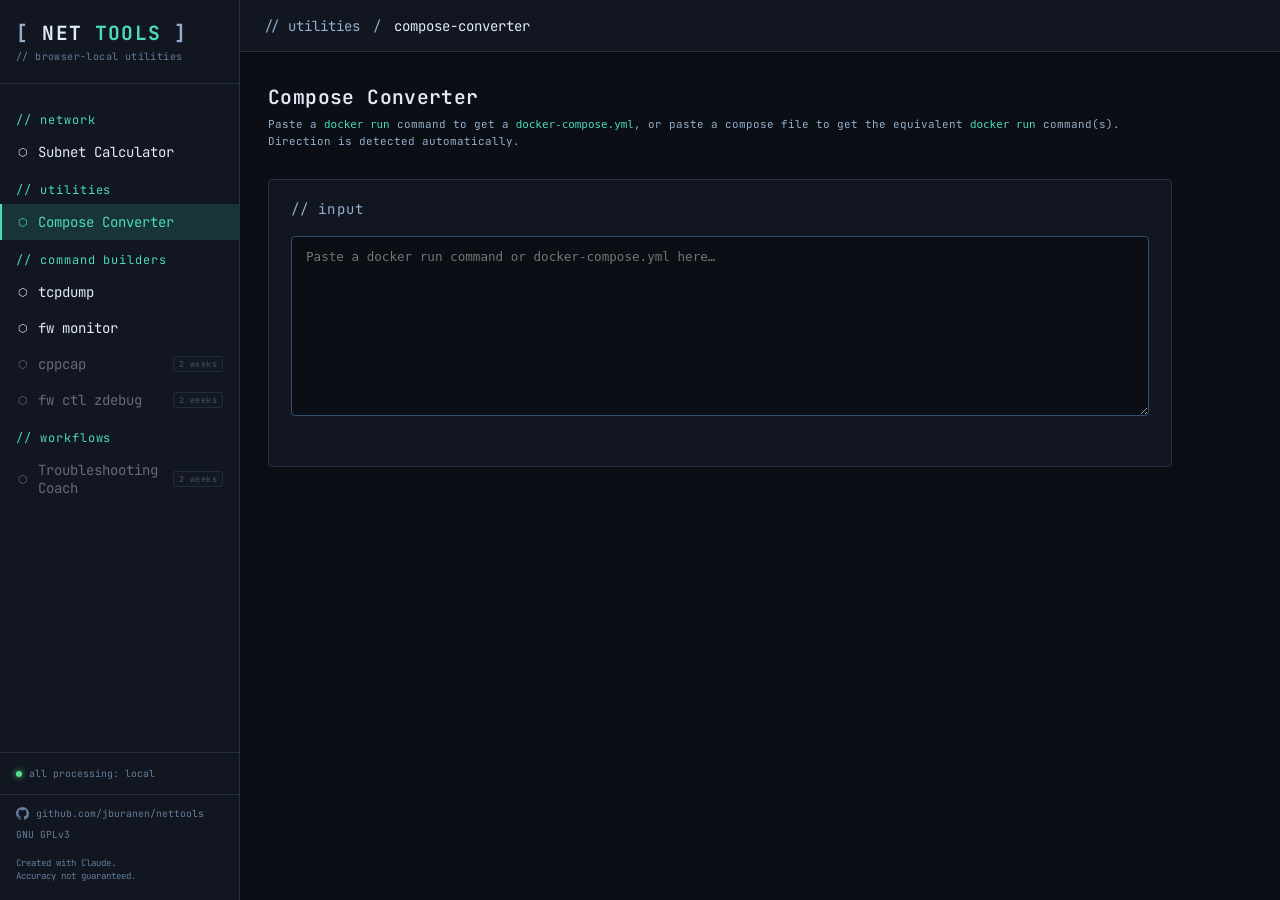
==== html/compose-converter.html @ cedb0888 "initial commit with compose converter" ====
<!DOCTYPE html>
<html lang="en">
<head>
  <meta charset="UTF-8" />
  <meta name="viewport" content="width=device-width, initial-scale=1.0" />
  <link rel="icon" type="image/svg+xml" href="favicon.svg" />
  <title>NetTools — Compose Converter</title>
  <link rel="preconnect" href="https://fonts.googleapis.com" />
  <link rel="preconnect" href="https://fonts.gstatic.com" crossorigin />
  <link href="https://fonts.googleapis.com/css2?family=JetBrains+Mono:wght@300;400;500;600;700&display=swap" rel="stylesheet" />
  <link rel="stylesheet" href="css/main.css" />
</head>
<body>
  <div id="sidebar-mount"></div>

  <main class="main-content">
    <header class="topbar">
      <div class="topbar-left">
        <button class="sidebar-toggle" id="sidebarToggle" aria-label="Toggle sidebar">☰</button>
        <div class="breadcrumb">
          <span class="bc-root">// utilities</span>
          <span class="bc-sep">/</span>
          <span class="bc-current">compose-converter</span>
        </div>
      </div>
    </header>

    <div class="tool-view" id="tool-compose-converter">
      <div class="tool-header">
        <h1 class="tool-title">Compose Converter</h1>
        <p class="tool-desc">Paste a <code style="color:var(--cyan);font-size:inherit">docker run</code> command to get a <code style="color:var(--cyan);font-size:inherit">docker-compose.yml</code>, or paste a compose file to get the equivalent <code style="color:var(--cyan);font-size:inherit">docker run</code> command(s). Direction is detected automatically.</p>
      </div>

      <div class="tool-body">

        <section class="panel input-panel">
          <div class="panel-label">// input</div>
          <div class="input-group" style="margin-bottom:0">
            <textarea
              id="converterInput"
              class="mono-input compose-input"
              placeholder="Paste a docker run command or docker-compose.yml here…"
              autocomplete="off"
              autocorrect="off"
              autocapitalize="off"
              spellcheck="false"
            ></textarea>
          </div>
          <div id="detectionBadge" class="detection-badge"></div>
        </section>

        <section class="panel" id="outputPanel" style="display:none">
          <div class="panel-label" id="outputLabel">// output</div>
          <div id="outputBlocks"></div>
          <div id="warningList" class="warning-list"></div>
          <div class="cmd-actions">
            <button class="btn-primary" id="copyOutputBtn">Copy</button>
            <span class="copy-feedback" id="copyOutputFeedback"></span>
          </div>
        </section>

      </div>
    </div>
  </main>

  <script src="js/sidebar.js"></script>
  <script src="js/compose-converter.js"></script>
</body>
</html>
---- html/css/main.css ----
/* ============================================================
   NetTools — Main Stylesheet
   Theme: terminal / network diagnostics
   Font:  JetBrains Mono throughout
   ============================================================ */

/* --- Tokens ------------------------------------------------ */
:root {
  --bg-base:       #0b0e14;
  --bg-surface:    #111620;
  --bg-raised:     #161c2a;
  --bg-hover:      #1c2436;

  --border:        #253045;
  --border-bright: #344f6e;

  --cyan:          #4dd9c0;
  --cyan-dim:      #3aad96;
  --cyan-glow:     rgba(77,217,192,0.15);

  --amber:         #e6a817;
  --red:           #e05c5c;
  --green:         #5ce08a;

  --text-primary:  #e2eaf8;
  --text-secondary:#94aecb;
  --text-muted:    #647d9a;

  --radius:        4px;
  --sidebar-w:     240px;
  --topbar-h:      52px;

  --font: 'JetBrains Mono', 'Fira Code', 'Consolas', monospace;
}

/* --- Reset ------------------------------------------------- */
*, *::before, *::after { box-sizing: border-box; margin: 0; padding: 0; }
html { font-size: 14px; }
body {
  font-family: var(--font);
  background: var(--bg-base);
  color: var(--text-primary);
  min-height: 100vh;
  display: flex;
  overflow-x: hidden;
}
a { color: var(--cyan); text-decoration: none; }
button { font-family: var(--font); cursor: pointer; }
input  { font-family: var(--font); }

/* --- Sidebar ---------------------------------------------- */
.sidebar {
  width: var(--sidebar-w);
  min-height: 100vh;
  background: var(--bg-surface);
  border-right: 1px solid var(--border);
  display: flex;
  flex-direction: column;
  position: fixed;
  top: 0; left: 0;
  z-index: 100;
  transition: transform 0.2s ease;
}

.sidebar-header {
  padding: 24px 16px 20px;
  border-bottom: 1px solid var(--border);
}

.logo {
  display: block;
  font-size: 1.4rem;
  font-weight: 700;
  letter-spacing: 0.06em;
  line-height: 1;
  color: inherit;
  text-decoration: none;
}
.logo-bracket { color: var(--text-secondary); }
.logo-text    { color: var(--text-primary); }
.logo-accent  { color: var(--cyan); }

.logo-sub {
  font-size: 0.72rem;
  color: var(--text-muted);
  margin-top: 6px;
  letter-spacing: 0.04em;
}

/* Nav */
.tool-nav {
  flex: 1;
  padding: 16px 0;
  overflow-y: auto;
}

.nav-section-label {
  font-size: .85rem;
  color: var(--cyan);
  letter-spacing: 0.08em;
  padding: 12px 16px 6px;
}

.nav-item {
  display: flex;
  align-items: center;
  gap: 10px;
  padding: 9px 16px;
  color: var(--text-primary);
  font-size: 1rem;
  cursor: pointer;
  transition: background 0.15s, color 0.15s;
  border-left: 2px solid transparent;
  position: relative;
}
.nav-item:hover:not(.disabled) {
  background: var(--bg-hover);
  color: var(--text-primary);
}
.nav-item.active {
  color: var(--cyan);
  border-left-color: var(--cyan);
  background: var(--cyan-glow);
}
.nav-item.disabled {
  opacity: 0.4;
  cursor: not-allowed;
}
.nav-icon { font-size: 0.75rem; flex-shrink: 0; }
.nav-label { flex: 1; }
.nav-badge {
  font-size: 0.6rem;
  background: var(--bg-raised);
  border: 1px solid var(--border-bright);
  color: var(--text-secondary);
  padding: 1px 5px;
  border-radius: 2px;
  letter-spacing: 0.05em;
}

.sidebar-footer {
  padding: 14px 16px;
  border-top: 1px solid var(--border);
  font-size: 0.7rem;
  color: var(--text-muted);
  display: flex;
  align-items: center;
  gap: 7px;
}
.footer-dot {
  width: 6px; height: 6px;
  border-radius: 50%;
  background: var(--text-muted);
  flex-shrink: 0;
}
.footer-dot.online { background: var(--green); box-shadow: 0 0 6px var(--green); }

.sidebar-meta {
  padding: 12px 16px 16px;
  border-top: 1px solid var(--border);
  display: flex;
  flex-direction: column;
  gap: 8px;
}

.meta-github {
  display: flex;
  align-items: center;
  gap: 7px;
  font-size: 0.7rem;
  color: var(--text-muted);
  text-decoration: none;
  transition: color 0.15s;
}
.meta-github:hover { color: var(--cyan); }

.meta-disclaimer {
  font-size: 0.65rem;
  color: var(--text-muted);
  line-height: 1.5;
}

/* --- Main -------------------------------------------------- */
.main-content {
  flex: 1;
  margin-left: var(--sidebar-w);
  display: flex;
  flex-direction: column;
  min-height: 100vh;
}

/* Topbar */
.topbar {
  height: var(--topbar-h);
  border-bottom: 1px solid var(--border);
  display: flex;
  align-items: center;
  justify-content: space-between;
  padding: 0 24px;
  background: var(--bg-surface);
  position: sticky;
  top: 0;
  z-index: 200;
}
.topbar-left { display: flex; align-items: center; gap: 14px; }

.sidebar-toggle {
  display: none;
  background: none;
  border: 1px solid var(--border);
  color: var(--text-secondary);
  padding: 4px 8px;
  border-radius: var(--radius);
  font-size: 1rem;
  line-height: 1;
}

.breadcrumb { font-size: 1rem; color: var(--text-secondary); }
.bc-sep { margin: 0 5px; }
.bc-current { color: var(--text-primary); }

.privacy-badge {
  font-size: 0.7rem;
  color: var(--green);
  display: flex;
  align-items: center;
  gap: 6px;
  border: 1px solid rgba(92,224,138,0.25);
  background: rgba(92,224,138,0.06);
  padding: 4px 10px;
  border-radius: 2px;
}
.privacy-badge .dot {
  width: 5px; height: 5px;
  border-radius: 50%;
  background: var(--green);
  box-shadow: 0 0 5px var(--green);
}

/* --- Tool View -------------------------------------------- */
.tool-view { padding: 32px 28px; max-width: 960px; }

.tool-header { margin-bottom: 28px; }
.tool-title {
  font-size: 1.4rem;
  font-weight: 600;
  color: var(--text-primary);
  letter-spacing: 0.02em;
  margin-bottom: 6px;
}
.tool-desc {
  font-size: 0.78rem;
  color: var(--text-secondary);
  line-height: 1.6;
}

.tool-body { display: flex; flex-direction: column; gap: 20px; }

/* --- Panels ----------------------------------------------- */
.panel {
  background: var(--bg-surface);
  border: 1px solid var(--border);
  border-radius: var(--radius);
  padding: 20px 22px;
}

.panel-label {
  font-size: 1rem;
  color: var(--text-secondary);
  letter-spacing: 0.08em;
  margin-bottom: 18px;
}

/* --- Inputs ----------------------------------------------- */
.input-group { margin-bottom: 16px; }
.input-group.half { flex: 1; margin-bottom: 0; }

.field-label {
  display: block;
  font-size: 0.85rem;
  color: var(--text-secondary);
  margin-bottom: 7px;
  letter-spacing: 0.04em;
}

.mono-input {
  background: var(--bg-base);
  border: 1px solid var(--border-bright);
  color: var(--text-primary);
  padding: 10px 14px;
  border-radius: var(--radius);
  font-size: 0.9rem;
  width: 100%;
  outline: none;
  transition: border-color 0.15s, box-shadow 0.15s;
}
.mono-input:focus {
  border-color: var(--cyan);
  box-shadow: 0 0 0 2px var(--cyan-glow);
}
.mono-input.large { font-size: 1.05rem; padding: 12px 16px; }
.mono-input.inline {
  width: 60px;
  display: inline-block;
  padding: 4px 8px;
  font-size: 0.85rem;
  margin: 0 6px;
  vertical-align: middle;
}
.mono-input.error { border-color: var(--red); box-shadow: 0 0 0 2px rgba(224,92,92,0.15); }

.input-row {
  display: flex;
  gap: 10px;
}
.input-row .mono-input { flex: 1; }

.input-hint {
  font-size: 0.7rem;
  color: var(--text-muted);
  margin-top: 8px;
}
.hint-val {
  color: var(--cyan-dim);
  cursor: pointer;
  transition: color 0.15s;
}
.hint-val:hover { color: var(--cyan); }

.divider-or {
  text-align: center;
  font-size: 0.7rem;
  color: var(--text-muted);
  margin: 16px 0;
  letter-spacing: 0.06em;
}

.split-input { display: flex; gap: 16px; }

.error-box {
  background: rgba(224,92,92,0.08);
  border: 1px solid rgba(224,92,92,0.3);
  color: var(--red);
  padding: 10px 14px;
  border-radius: var(--radius);
  font-size: 0.8rem;
  margin-top: 12px;
}

/* --- Buttons ---------------------------------------------- */
.btn-primary {
  background: var(--cyan);
  color: var(--bg-base);
  border: none;
  padding: 10px 20px;
  border-radius: var(--radius);
  font-size: 0.85rem;
  font-weight: 600;
  letter-spacing: 0.04em;
  transition: opacity 0.15s, transform 0.1s;
  white-space: nowrap;
}
.btn-primary:hover  { opacity: 0.88; }
.btn-primary:active { transform: scale(0.97); }

.btn-secondary {
  background: transparent;
  color: var(--cyan);
  border: 1px solid var(--cyan-dim);
  padding: 7px 16px;
  border-radius: var(--radius);
  font-size: 0.82rem;
  font-weight: 500;
  transition: background 0.15s, border-color 0.15s;
}
.btn-secondary:hover {
  background: var(--cyan-glow);
  border-color: var(--cyan);
}

/* --- Results Grid ----------------------------------------- */
.result-grid {
  display: grid;
  grid-template-columns: repeat(auto-fill, minmax(260px, 1fr));
  gap: 12px;
}

.result-card {
  background: var(--bg-raised);
  border: 1px solid var(--border);
  border-radius: var(--radius);
  padding: 14px 16px;
  position: relative;
  transition: border-color 0.15s;
}
.result-card:hover { border-color: var(--border-bright); }

.result-card.highlight {
  border-color: var(--cyan-dim);
  background: linear-gradient(135deg, var(--bg-raised), rgba(77,217,192,0.04));
}

.result-label {
  font-size: 0.68rem;
  color: var(--text-muted);
  letter-spacing: 0.07em;
  text-transform: uppercase;
  margin-bottom: 6px;
}

.result-value {
  font-size: 1rem;
  font-weight: 500;
  color: var(--text-primary);
  word-break: break-all;
}
.result-value.cyan { color: var(--cyan); }
.result-value.amber { color: var(--amber); }
.result-value.green { color: var(--green); }
.result-value.red   { color: var(--red); }

.result-sub {
  font-size: 0.7rem;
  color: var(--text-secondary);
  margin-top: 4px;
}

.copy-btn {
  position: absolute;
  top: 10px; right: 10px;
  background: none;
  border: 1px solid var(--border);
  color: var(--text-muted);
  font-size: 0.65rem;
  padding: 2px 6px;
  border-radius: 2px;
  opacity: 0;
  transition: opacity 0.15s, color 0.15s, border-color 0.15s;
  font-family: var(--font);
}
.result-card:hover .copy-btn { opacity: 1; }
.copy-btn:hover { color: var(--cyan); border-color: var(--cyan-dim); }
.copy-btn.copied { color: var(--green); border-color: var(--green); opacity: 1; }

/* --- Address Map ------------------------------------------ */
.map-legend {
  display: flex;
  gap: 18px;
  font-size: 0.72rem;
  color: var(--text-secondary);
  margin-bottom: 14px;
  flex-wrap: wrap;
}
.legend-dot {
  display: inline-block;
  width: 8px; height: 8px;
  border-radius: 1px;
  margin-right: 5px;
  vertical-align: middle;
}
.legend-dot.network   { background: var(--amber); }
.legend-dot.broadcast { background: var(--red); }
.legend-dot.usable    { background: var(--cyan); }

.addr-map {
  display: flex;
  flex-wrap: wrap;
  gap: 2px;
  min-height: 32px;
}

.addr-block {
  height: 18px;
  border-radius: 1px;
  transition: opacity 0.2s;
  cursor: default;
  position: relative;
}
.addr-block.network   { background: var(--amber); }
.addr-block.broadcast { background: var(--red); }
.addr-block.usable    { background: var(--cyan); opacity: 0.55; }
.addr-block:hover { opacity: 1 !important; }

.map-note {
  font-size: 0.7rem;
  color: var(--text-muted);
  margin-top: 10px;
  line-height: 1.5;
}

/* --- Subnet Split ----------------------------------------- */
.split-controls {
  display: flex;
  align-items: center;
  gap: 12px;
  flex-wrap: wrap;
  margin-bottom: 16px;
  font-size: 0.82rem;
  color: var(--text-secondary);
}

.subnets-table-wrap {
  overflow-x: auto;
}

.subnets-table {
  width: 100%;
  border-collapse: collapse;
  font-size: 0.78rem;
}
.subnets-table th {
  text-align: left;
  color: var(--text-muted);
  font-size: 0.68rem;
  letter-spacing: 0.07em;
  text-transform: uppercase;
  padding: 6px 12px;
  border-bottom: 1px solid var(--border);
}
.subnets-table td {
  padding: 8px 12px;
  border-bottom: 1px solid var(--border);
  color: var(--text-primary);
  white-space: nowrap;
}
.subnets-table tr:last-child td { border-bottom: none; }
.subnets-table tr:hover td { background: var(--bg-hover); }
.subnets-table td.mono-cell { font-size: 0.82rem; }
.subnets-table td.dim { color: var(--text-secondary); }

.table-overflow-note {
  font-size: 0.7rem;
  color: var(--text-muted);
  margin-top: 10px;
  font-style: italic;
}

/* --- Responsive ------------------------------------------- */
@media (max-width: 720px) {
  .sidebar {
    transform: translateX(-100%);
  }
  .sidebar.open {
    transform: translateX(0);
  }
  .sidebar-toggle { display: block; }
  .main-content { margin-left: 0; }
  .tool-view { padding: 20px 16px; }
  .split-input { flex-direction: column; }
  .result-grid { grid-template-columns: 1fr; }

  /* Prevent iOS auto-zoom when focusing inputs smaller than 16px */
  .mono-input { font-size: 16px; }
}

/* --- tcpdump Builder -------------------------------------- */

/* Side-by-side pair of inputs (verbosity + count) */
.tcpdump-row {
  display: flex;
  gap: 16px;
  margin-bottom: 16px;
}
.tcpdump-row .input-group { flex: 1; margin-bottom: 0; }

/* Select styled to match mono-input */
select.mono-input {
  appearance: none;
  -webkit-appearance: none;
  background-image: url("data:image/svg+xml,%3Csvg xmlns='http://www.w3.org/2000/svg' width='10' height='6' viewBox='0 0 10 6'%3E%3Cpath fill='%2394aecb' d='M0 0l5 6 5-6z'/%3E%3C/svg%3E");
  background-repeat: no-repeat;
  background-position: right 12px center;
  padding-right: 32px;
  cursor: pointer;
}
select.mono-input option { background: var(--bg-raised); }

.filter-proto { max-width: 260px; }

/* Checkbox toggle rows — stacked with generous vertical spacing */
.option-toggles {
  display: flex;
  flex-direction: column;
  gap: 14px;
  margin-top: 20px;
  padding-top: 16px;
  border-top: 1px solid var(--border);
}

.toggle-row {
  display: flex;
  align-items: center;
  gap: 10px;
  cursor: pointer;
  font-size: 0.8rem;
  color: var(--text-secondary);
  transition: color 0.15s;
  user-select: none;
}
.toggle-row:hover { color: var(--text-primary); }

.toggle-check {
  accent-color: var(--cyan);
  width: 14px;
  height: 14px;
  flex-shrink: 0;
  cursor: pointer;
}

.toggle-label {
  display: flex;
  align-items: center;
  gap: 8px;
}

.toggle-flag {
  font-size: 0.7rem;
  color: var(--cyan);
  border: 1px solid var(--cyan-dim);
  padding: 1px 5px;
  border-radius: 2px;
  letter-spacing: 0.04em;
}

/* Filter grid — three columns (src / dst / either) */
.filter-grid {
  display: grid;
  grid-template-columns: 1fr 1fr 1fr;
  gap: 24px;
  margin-top: 20px;
}

.filter-section-label {
  font-size: 0.65rem;
  color: var(--text-secondary);
  letter-spacing: 0.1em;
  margin-bottom: 12px;
  padding-bottom: 7px;
  border-bottom: 1px solid var(--border);
}

/* Per-field validation messages */
.field-msg {
  font-size: 0.68rem;
  margin-top: 5px;
  line-height: 1.4;
  min-height: 0;
}
.field-msg.error   { color: var(--red); }
.field-msg.warning { color: var(--amber); }

/* Command output error state — amber border when inputs have errors */
.cmd-output.has-errors {
  border-color: rgba(230,168,23,0.5);
}

/* Disabled copy button */
.btn-primary:disabled {
  opacity: 0.35;
  cursor: not-allowed;
}
.btn-primary:disabled:hover { opacity: 0.35; }

/* Static hint keyword (no hover behavior) */
.hint-val-static {
  color: var(--cyan-dim);
  font-family: var(--font);
}

/* Generated command output block */
.cmd-output {
  display: flex;
  align-items: flex-start;
  gap: 10px;
  background: var(--bg-base);
  border: 1px solid var(--border-bright);
  border-radius: var(--radius);
  padding: 16px 20px;
  margin-bottom: 16px;
  min-height: 60px;
}

.cmd-prompt {
  color: var(--cyan);
  font-size: 1rem;
  line-height: 1.6;
  flex-shrink: 0;
  margin-top: 1px;
}

.cmd-output code {
  font-family: var(--font);
  font-size: 0.92rem;
  color: var(--text-primary);
  line-height: 1.6;
  word-break: break-all;
  white-space: pre-wrap;
  flex: 1;
}

/* Copy button row */
.cmd-actions {
  display: flex;
  align-items: center;
  gap: 14px;
  flex-wrap: wrap;
}

.copy-feedback {
  font-size: 0.78rem;
  color: var(--text-muted);
  transition: color 0.15s;
}
.copy-feedback.copied { color: var(--green); }

.auto-copy-note {
  font-size: 0.72rem;
  color: var(--cyan-dim);
  margin-left: auto;
  letter-spacing: 0.03em;
  transition: opacity 0.2s;
}

/* Responsive */
@media (max-width: 720px) {
  .tcpdump-row   { flex-direction: column; }
  .filter-grid   { grid-template-columns: 1fr; }
  .filter-proto  { max-width: 100%; }
  .auto-copy-note { margin-left: 0; }
}

/* --- Home Tool Cards -------------------------------------- */
.tool-cards {
  display: grid;
  grid-template-columns: repeat(auto-fill, minmax(260px, 1fr));
  gap: 14px;
}

.tool-card {
  display: flex;
  flex-direction: column;
  gap: 6px;
  background: var(--bg-raised);
  border: 1px solid var(--border);
  border-radius: var(--radius);
  padding: 20px;
  text-decoration: none;
  color: var(--text-primary);
  transition: border-color 0.15s, background 0.15s;
}
.tool-card:hover {
  border-color: var(--cyan-dim);
  background: var(--bg-hover);
  color: var(--text-primary);
}

.tool-card-section {
  font-size: 0.65rem;
  color: var(--text-secondary);
  letter-spacing: 0.08em;
  margin-bottom: 2px;
}

.tool-card-name {
  font-size: 0.95rem;
  font-weight: 600;
  color: var(--cyan);
}

.tool-card-desc {
  font-size: 0.76rem;
  color: var(--text-secondary);
  line-height: 1.6;
  margin-top: 4px;
}

.tool-card-arrow {
  font-size: 0.72rem;
  color: var(--text-muted);
  margin-top: auto;
  padding-top: 14px;
  transition: color 0.15s;
}
.tool-card:hover .tool-card-arrow { color: var(--cyan); }

/* --- Compose Converter ------------------------------------ */

.compose-input {
  min-height: 180px;
  resize: vertical;
  line-height: 1.6;
}

.detection-badge {
  font-size: 0.72rem;
  color: var(--text-muted);
  margin-top: 10px;
  min-height: 16px;
  transition: color 0.2s;
}
.detection-run,
.detection-compose { color: var(--cyan); }
.detection-unknown  { color: var(--amber); }

.compose-output-pre {
  font-family: var(--font);
  font-size: 0.85rem;
  color: var(--text-primary);
  background: var(--bg-base);
  border: 1px solid var(--border-bright);
  border-radius: var(--radius);
  padding: 16px 20px;
  overflow-x: auto;
  white-space: pre;
  line-height: 1.6;
  margin-bottom: 14px;
}

.service-block-label {
  font-size: 0.72rem;
  color: var(--text-muted);
  margin-bottom: 6px;
  letter-spacing: 0.04em;
}

.convert-error {
  font-size: 0.82rem;
  color: var(--amber);
  padding: 10px 0 14px;
}

.warning-list { margin-bottom: 14px; }

.warning-items {
  list-style: none;
  display: flex;
  flex-direction: column;
  gap: 5px;
}
.warning-items li {
  font-size: 0.72rem;
  color: var(--amber);
  padding-left: 14px;
  position: relative;
  line-height: 1.5;
}
.warning-items li::before {
  content: '!';
  position: absolute;
  left: 0;
}

/* --- Scrollbar -------------------------------------------- */
::-webkit-scrollbar { width: 6px; height: 6px; }
::-webkit-scrollbar-track { background: var(--bg-base); }
::-webkit-scrollbar-thumb { background: var(--border-bright); border-radius: 3px; }
::-webkit-scrollbar-thumb:hover { background: var(--text-muted); }

/* --- Selection -------------------------------------------- */
::selection { background: var(--cyan-glow); color: var(--cyan); }
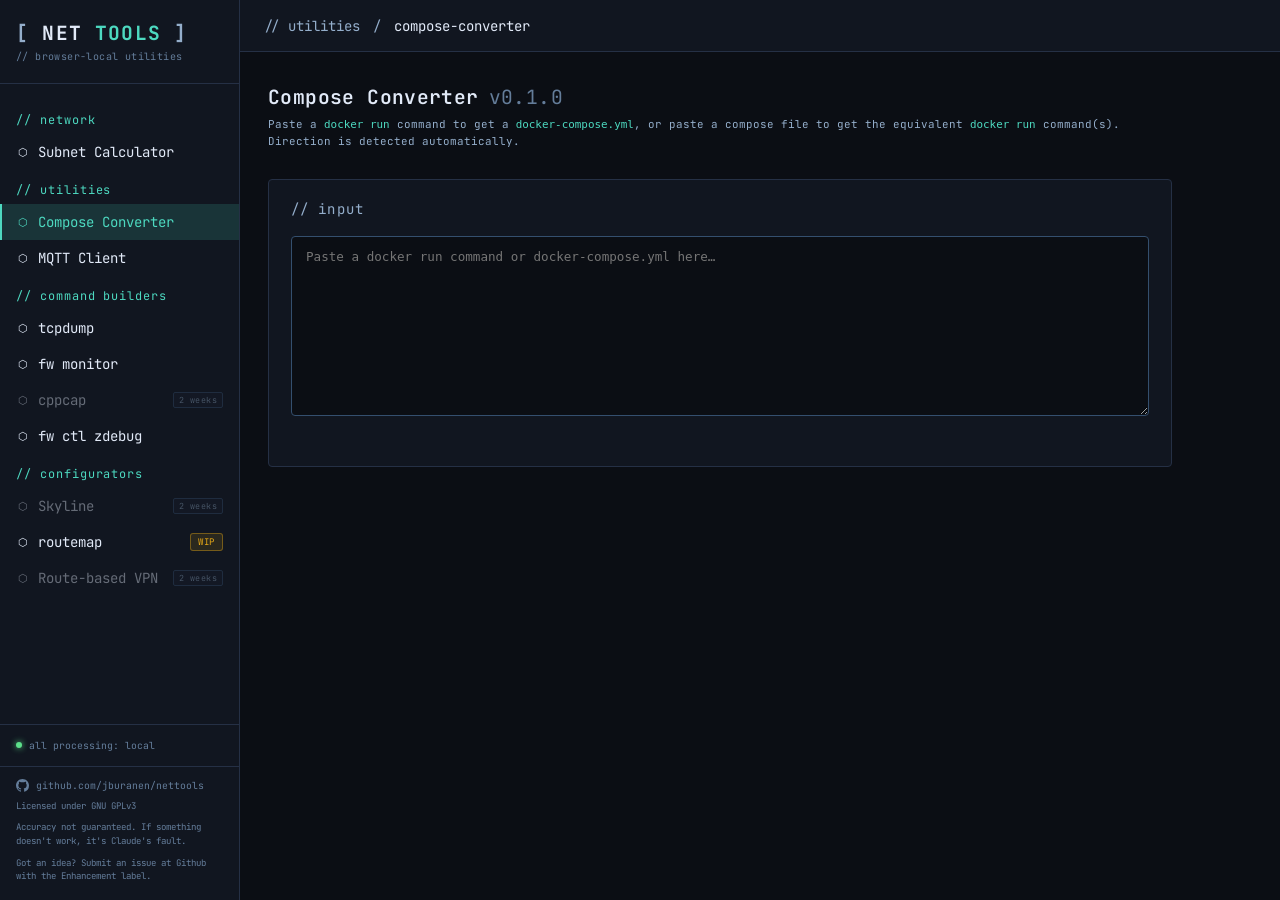
==== commit 3c3b5490: "implemented version numbering for all modules" ====
--- a/html/compose-converter.html
+++ b/html/compose-converter.html
@@ -27,7 +27,7 @@
 
     <div class="tool-view" id="tool-compose-converter">
       <div class="tool-header">
-        <h1 class="tool-title">Compose Converter</h1>
+        <h1 class="tool-title">Compose Converter<span class="tool-version">v0.1.0</span></h1>
         <p class="tool-desc">Paste a <code style="color:var(--cyan);font-size:inherit">docker run</code> command to get a <code style="color:var(--cyan);font-size:inherit">docker-compose.yml</code>, or paste a compose file to get the equivalent <code style="color:var(--cyan);font-size:inherit">docker run</code> command(s). Direction is detected automatically.</p>
       </div>
 
--- a/html/css/main.css
+++ b/html/css/main.css
@@ -58,7 +58,7 @@
   flex-direction: column;
   position: fixed;
   top: 0; left: 0;
-  z-index: 100;
+  z-index: 300;
   transition: transform 0.2s ease;
 }
 
@@ -154,6 +154,7 @@
   flex-shrink: 0;
 }
 .footer-dot.online { background: var(--green); box-shadow: 0 0 6px var(--green); }
+.footer-dot.proxy  { background: var(--amber); box-shadow: 0 0 6px var(--amber); }
 
 .sidebar-meta {
   padding: 12px 16px 16px;
@@ -173,6 +174,13 @@
   transition: color 0.15s;
 }
 .meta-github:hover { color: var(--cyan); }
+
+.meta-link {
+  color: var(--text-muted);
+  text-decoration: none;
+  transition: color 0.15s;
+}
+.meta-link:hover { color: var(--cyan); }
 
 .meta-disclaimer {
   font-size: 0.65rem;
@@ -252,6 +260,26 @@
   font-size: 0.78rem;
   color: var(--text-secondary);
   line-height: 1.6;
+}
+
+.tool-version {
+  color: var(--text-muted);
+  font-weight: 400;
+  margin-left: 10px;
+}
+
+.wip-badge {
+  display: inline-block;
+  font-size: 0.65rem;
+  letter-spacing: 0.06em;
+  text-transform: uppercase;
+  color: var(--amber);
+  background: rgba(230,168,23,0.12);
+  border: 1px solid rgba(230,168,23,0.4);
+  padding: 2px 7px;
+  border-radius: 3px;
+  vertical-align: middle;
+  font-family: var(--font);
 }
 
 .tool-body { display: flex; flex-direction: column; gap: 20px; }
@@ -639,6 +667,126 @@
   border-bottom: 1px solid var(--border);
 }
 
+/* Collapsible subsections (details/summary) */
+details.collapsible-section {
+  margin-top: 16px;
+}
+details.collapsible-section > summary {
+  list-style: none;
+  display: flex;
+  align-items: center;
+  gap: 6px;
+  cursor: pointer;
+  font-size: 0.85rem;
+  color: var(--text-secondary);
+  letter-spacing: 0.04em;
+  padding-bottom: 7px;
+  border-bottom: 1px solid var(--border);
+  user-select: none;
+}
+details.collapsible-section > summary::-webkit-details-marker { display: none; }
+details.collapsible-section > summary::before {
+  content: '▶';
+  font-size: 0.5rem;
+  transition: transform 0.15s ease;
+  flex-shrink: 0;
+}
+details.collapsible-section[open] > summary::before {
+  transform: rotate(90deg);
+}
+details.collapsible-section > .collapsible-body {
+  padding-top: 10px;
+}
+
+/* ── Input clear buttons ──────────────────────────────────── */
+.input-wrap {
+  position: relative;
+}
+.input-wrap .mono-input {
+  padding-right: 28px;
+}
+.input-wrap .input-clear-btn {
+  position: absolute;
+  right: 7px;
+  top: 50%;
+  transform: translateY(-50%);
+  background: none;
+  border: none;
+  color: var(--text-secondary);
+  cursor: pointer;
+  font-size: 0.8rem;
+  line-height: 1;
+  padding: 2px 3px;
+  opacity: 0;
+  pointer-events: none;
+  transition: opacity 0.12s, color 0.12s;
+}
+.input-wrap.has-value .input-clear-btn {
+  opacity: 1;
+  pointer-events: auto;
+}
+.input-wrap .input-clear-btn:hover { color: var(--cyan); }
+
+.proto-row {
+  display: flex;
+  align-items: center;
+  gap: 8px;
+}
+.proto-row .filter-proto { flex: 1; min-width: 0; }
+.proto-clear-btn {
+  background: none;
+  border: none;
+  color: var(--text-secondary);
+  cursor: pointer;
+  font-size: 0.8rem;
+  line-height: 1;
+  padding: 2px 3px;
+  opacity: 0;
+  pointer-events: none;
+  transition: opacity 0.12s, color 0.12s;
+}
+.proto-clear-btn.active { opacity: 1; pointer-events: auto; }
+.proto-clear-btn:hover { color: var(--cyan); }
+.filter-reset-btn {
+  background: none;
+  border: none;
+  color: var(--cyan-dim);
+  cursor: pointer;
+  font-size: 0.75rem;
+  font-family: inherit;
+  padding: 0;
+  white-space: nowrap;
+  transition: color 0.15s;
+}
+.filter-reset-btn:hover { color: var(--cyan); }
+
+.field-label-row {
+  display: flex;
+  align-items: baseline;
+  gap: 6px;
+  margin-bottom: 7px;
+}
+.field-label-row .field-label { margin-bottom: 0; }
+.not-toggle {
+  background: none;
+  border: 1px solid var(--border);
+  color: var(--text-secondary);
+  cursor: pointer;
+  font-size: 0.72rem;
+  font-family: inherit;
+  letter-spacing: 0.1em;
+  padding: 0px 7px;
+  border-radius: 3px;
+  line-height: 1.35;
+  transition: background 0.12s, color 0.12s, border-color 0.12s;
+}
+.not-toggle:hover { border-color: var(--cyan-dim); color: var(--text-primary); }
+.not-toggle.active {
+  background: var(--cyan-glow);
+  border-color: var(--cyan);
+  color: var(--cyan);
+}
+
 /* Per-field validation messages */
 .field-msg {
   font-size: 0.68rem;
@@ -850,6 +998,101 @@
   left: 0;
 }
 
+/* --- Route-Map Builder -------------------------------------- */
+
+.vendor-tabs {
+  display: flex;
+  gap: 6px;
+  margin-bottom: 14px;
+  flex-wrap: wrap;
+}
+.vendor-tab {
+  background: none;
+  border: 1px solid var(--border);
+  color: var(--text-secondary);
+  cursor: pointer;
+  font-family: inherit;
+  font-size: 0.78rem;
+  letter-spacing: 0.03em;
+  padding: 7px 14px;
+  border-radius: var(--radius);
+  transition: background 0.12s, color 0.12s, border-color 0.12s;
+}
+.vendor-tab:hover { border-color: var(--cyan-dim); color: var(--text-primary); }
+.vendor-tab.active {
+  background: var(--cyan-glow);
+  border-color: var(--cyan);
+  color: var(--cyan);
+}
+
+.compose-output-pre.has-errors { border-color: rgba(230,168,23,0.5); }
+.input-hint.error { color: var(--red); }
+.compose-output-pre.rm-output-empty {
+  color: var(--text-muted);
+  font-style: italic;
+}
+
+.rm-vendor-note {
+  font-size: 0.7rem;
+  color: var(--text-muted);
+  margin: -8px 0 16px;
+}
+
+.rm-entries-empty {
+  color: var(--text-muted);
+  font-size: 0.82rem;
+  padding: 10px 0;
+}
+
+.rm-summary-cell {
+  white-space: normal;
+  color: var(--text-secondary);
+  font-size: 0.76rem;
+  max-width: 260px;
+}
+
+.rm-action-badge {
+  display: inline-block;
+  padding: 2px 8px;
+  border-radius: 3px;
+  font-size: 0.7rem;
+  letter-spacing: 0.06em;
+  text-transform: uppercase;
+}
+.rm-action-badge.permit { background: rgba(92,224,138,0.12); color: var(--green); border: 1px solid rgba(92,224,138,0.35); }
+.rm-action-badge.deny   { background: rgba(224,92,92,0.12); color: var(--red); border: 1px solid rgba(224,92,92,0.35); }
+.rm-action-badge.off    { opacity: 0.5; }
+
+.rm-row-actions { display: flex; gap: 8px; }
+.rm-row-btn {
+  background: none;
+  border: none;
+  color: var(--text-secondary);
+  cursor: pointer;
+  font-family: inherit;
+  font-size: 0.75rem;
+  padding: 0;
+  transition: color 0.15s;
+}
+.rm-row-btn:hover { color: var(--cyan); }
+.rm-row-btn.rm-remove:hover { color: var(--red); }
+
+.rm-form-actions {
+  display: flex;
+  align-items: center;
+  gap: 12px;
+  margin-top: 16px;
+}
+
+.rm-seq-row {
+  display: flex;
+  align-items: flex-end;
+  gap: 16px;
+  flex-wrap: wrap;
+}
+.rm-seq-row .input-group { margin-bottom: 0; }
+.rm-seq-row .hint-val { padding-bottom: 9px; display: inline-block; }
+
 /* --- Scrollbar -------------------------------------------- */
 ::-webkit-scrollbar { width: 6px; height: 6px; }
 ::-webkit-scrollbar-track { background: var(--bg-base); }
@@ -858,3 +1101,351 @@
 
 /* --- Selection -------------------------------------------- */
 ::selection { background: var(--cyan-glow); color: var(--cyan); }
+
+/* --- MQTT Client ------------------------------------------ */
+
+.tool-view--wide { max-width: 1200px; }
+
+/* Connection row */
+.mqtt-optional { color: var(--text-muted); font-weight: 400; }
+
+.mqtt-conn-row {
+  display: flex;
+  gap: 10px;
+  flex-wrap: wrap;
+  align-items: flex-end;
+}
+.mqtt-proto-group  { flex: 0 0 110px; margin-bottom: 0; }
+.mqtt-broker-group { flex: 2 1 200px; margin-bottom: 0; }
+.mqtt-port-group   { flex: 0 0 90px;  margin-bottom: 0; }
+.mqtt-path-group   { flex: 0 0 100px; margin-bottom: 0; }
+
+.input-prefix-wrap {
+  display: flex;
+  align-items: stretch;
+}
+.input-prefix {
+  background: var(--bg-raised);
+  border: 1px solid var(--border-bright);
+  border-right: none;
+  border-radius: var(--radius) 0 0 var(--radius);
+  padding: 0 12px;
+  font-size: 0.88rem;
+  color: var(--cyan-dim);
+  white-space: nowrap;
+  display: flex;
+  align-items: center;
+  flex-shrink: 0;
+}
+.input-prefix-wrap .mono-input {
+  border-radius: 0 var(--radius) var(--radius) 0;
+  flex: 1;
+}
+
+.mqtt-conn-actions {
+  display: flex;
+  align-items: center;
+  gap: 16px;
+  margin-top: 14px;
+}
+
+.mqtt-status {
+  display: flex;
+  align-items: center;
+  gap: 8px;
+  font-size: 0.78rem;
+}
+
+.mqtt-status-dot {
+  width: 8px;
+  height: 8px;
+  border-radius: 50%;
+  background: var(--text-muted);
+  flex-shrink: 0;
+  transition: background 0.2s, box-shadow 0.2s;
+}
+.mqtt-status-dot.dot--connected  { background: var(--green); box-shadow: 0 0 6px var(--green); }
+.mqtt-status-dot.dot--connecting { background: var(--amber); box-shadow: 0 0 6px var(--amber); animation: mqtt-pulse 1s ease-in-out infinite; }
+.mqtt-status-dot.dot--error      { background: var(--red);   box-shadow: 0 0 6px var(--red); }
+
+@keyframes mqtt-pulse {
+  0%, 100% { opacity: 1; }
+  50%       { opacity: 0.35; }
+}
+
+.mqtt-status-text { color: var(--text-secondary); }
+
+/* Subscriptions */
+.mqtt-sub-row {
+  display: flex;
+  gap: 10px;
+  align-items: center;
+}
+.mqtt-sub-row .mono-input { flex: 1; }
+
+.mqtt-subs-list {
+  display: flex;
+  flex-wrap: wrap;
+  gap: 8px;
+  margin-top: 12px;
+  min-height: 0;
+}
+
+.mqtt-sub-chip {
+  display: inline-flex;
+  align-items: center;
+  gap: 6px;
+  background: var(--bg-raised);
+  border: 1px solid var(--border-bright);
+  border-radius: 3px;
+  padding: 4px 8px 4px 10px;
+}
+
+.mqtt-sub-filter {
+  font-size: 0.82rem;
+  color: var(--cyan);
+}
+
+.mqtt-sub-remove {
+  background: none;
+  border: none;
+  color: var(--text-muted);
+  font-size: 1rem;
+  line-height: 1;
+  padding: 0 2px;
+  cursor: pointer;
+  transition: color 0.15s;
+  font-family: var(--font);
+}
+.mqtt-sub-remove:hover { color: var(--red); }
+
+/* Tree toolbar */
+.mqtt-tree-toolbar {
+  display: flex;
+  align-items: center;
+  justify-content: space-between;
+  flex-wrap: wrap;
+  gap: 10px;
+  margin-bottom: 14px;
+  padding-bottom: 12px;
+  border-bottom: 1px solid var(--border);
+}
+
+.mqtt-stats {
+  font-size: 0.78rem;
+  color: var(--text-muted);
+}
+
+.mqtt-tree-actions {
+  display: flex;
+  gap: 8px;
+}
+
+/* Tree view */
+.mqtt-tree {
+  overflow-x: auto;
+}
+
+.tree-node { /* structural container only */ }
+
+.tree-row {
+  display: flex;
+  align-items: center;
+  gap: 6px;
+  min-height: 30px;
+  padding-top: 3px;
+  padding-bottom: 3px;
+  padding-right: 12px;
+  border-radius: var(--radius);
+  transition: background 0.12s;
+  white-space: nowrap;
+}
+.tree-row:hover { background: var(--bg-hover); }
+
+/* Flash animation on value update */
+@keyframes tree-flash {
+  0%   { background: rgba(230, 168, 23, 0.28); }
+  100% { background: transparent; }
+}
+.tree-row--flash { animation: tree-flash 1.4s ease-out; }
+
+.tree-toggle {
+  flex-shrink: 0;
+  width: 18px;
+  height: 18px;
+  background: none;
+  border: none;
+  color: var(--text-muted);
+  font-size: 0.75rem;
+  padding: 0;
+  cursor: pointer;
+  display: flex;
+  align-items: center;
+  justify-content: center;
+  transition: color 0.15s;
+}
+.tree-toggle:hover { color: var(--cyan); }
+
+.tree-spacer {
+  flex-shrink: 0;
+  width: 18px;
+  height: 1px;
+  display: inline-block;
+}
+
+.tree-segment {
+  color: var(--text-secondary);
+  font-size: 0.88rem;
+  flex-shrink: 0;
+}
+.tree-segment--branch {
+  color: var(--text-primary);
+  font-weight: 500;
+}
+
+.tree-value {
+  margin-left: 12px;
+  color: var(--cyan);
+  font-size: 0.88rem;
+  max-width: 480px;
+  overflow: hidden;
+  text-overflow: ellipsis;
+}
+
+.tree-age {
+  margin-left: 10px;
+  color: var(--text-muted);
+  font-size: 0.7rem;
+  min-width: 62px;
+  text-align: right;
+  flex-shrink: 0;
+}
+
+.tree-count {
+  margin-left: 6px;
+  color: var(--border-bright);
+  font-size: 0.68rem;
+  flex-shrink: 0;
+}
+
+.tree-children { /* children are indented via padding-left on .tree-row */ }
+
+@media (max-width: 720px) {
+  .mqtt-conn-row   { flex-direction: column; align-items: stretch; }
+  .mqtt-proto-group,
+  .mqtt-broker-group,
+  .mqtt-port-group,
+  .mqtt-path-group { flex: 1 1 auto; }
+  .mqtt-tree-actions { flex-wrap: wrap; }
+  .tree-value { max-width: 180px; }
+}
+
+/* --- JSON badge on tree rows ----------------------------- */
+.tree-json-btn {
+  flex-shrink: 0;
+  font-size: 0.65rem;
+  font-family: var(--font);
+  color: var(--amber);
+  background: rgba(230, 168, 23, 0.08);
+  border: 1px solid rgba(230, 168, 23, 0.3);
+  border-radius: 2px;
+  padding: 1px 5px;
+  cursor: pointer;
+  transition: background 0.15s, border-color 0.15s;
+  line-height: 1.4;
+}
+.tree-json-btn:hover   { background: rgba(230, 168, 23, 0.18); border-color: var(--amber); }
+.tree-json-btn.active  { background: rgba(230, 168, 23, 0.25); border-color: var(--amber); }
+
+/* --- JSON Detail Drawer ---------------------------------- */
+.mqtt-detail {
+  position: fixed;
+  top: var(--topbar-h);
+  right: 0;
+  bottom: 0;
+  width: min(520px, calc(100vw - var(--sidebar-w)));
+  background: var(--bg-surface);
+  border-left: 1px solid var(--border-bright);
+  display: flex;
+  flex-direction: column;
+  transform: translateX(100%);
+  transition: transform 0.2s ease;
+  z-index: 150;
+  overflow: hidden;
+}
+.mqtt-detail.open { transform: translateX(0); }
+
+.mqtt-detail-header {
+  display: flex;
+  align-items: flex-start;
+  justify-content: space-between;
+  gap: 12px;
+  padding: 14px 18px;
+  border-bottom: 1px solid var(--border);
+  flex-shrink: 0;
+  transition: background 0.3s;
+}
+
+@keyframes detail-update {
+  0%   { background: rgba(230, 168, 23, 0.12); }
+  100% { background: transparent; }
+}
+.mqtt-detail-header--flash { animation: detail-update 0.8s ease-out; }
+
+.mqtt-detail-label {
+  font-size: 0.65rem;
+  color: var(--text-muted);
+  letter-spacing: 0.08em;
+  margin-bottom: 4px;
+}
+.mqtt-detail-topic {
+  font-size: 0.8rem;
+  color: var(--cyan);
+  word-break: break-all;
+  line-height: 1.4;
+}
+.mqtt-detail-close {
+  background: none;
+  border: 1px solid var(--border);
+  color: var(--text-muted);
+  font-size: 1.1rem;
+  line-height: 1;
+  padding: 3px 8px;
+  border-radius: var(--radius);
+  cursor: pointer;
+  font-family: var(--font);
+  flex-shrink: 0;
+  transition: color 0.15s, border-color 0.15s;
+}
+.mqtt-detail-close:hover { color: var(--text-primary); border-color: var(--border-bright); }
+
+.mqtt-detail-meta {
+  padding: 7px 18px;
+  font-size: 0.68rem;
+  color: var(--text-muted);
+  border-bottom: 1px solid var(--border);
+  flex-shrink: 0;
+}
+
+.mqtt-detail-body {
+  flex: 1;
+  overflow: auto;
+  padding: 14px 18px;
+  font-family: var(--font);
+  font-size: 0.82rem;
+  line-height: 1.7;
+  white-space: pre;
+  margin: 0;
+  color: var(--text-secondary);
+}
+
+/* JSON syntax tokens */
+.jk { color: var(--cyan); }
+.js { color: var(--green); }
+.jd { color: var(--amber); }
+.jb { color: var(--cyan-dim); }
+.jn { color: var(--text-muted); }
+
+@media (max-width: 720px) {
+  .mqtt-detail { width: 100vw; top: 0; }
+}
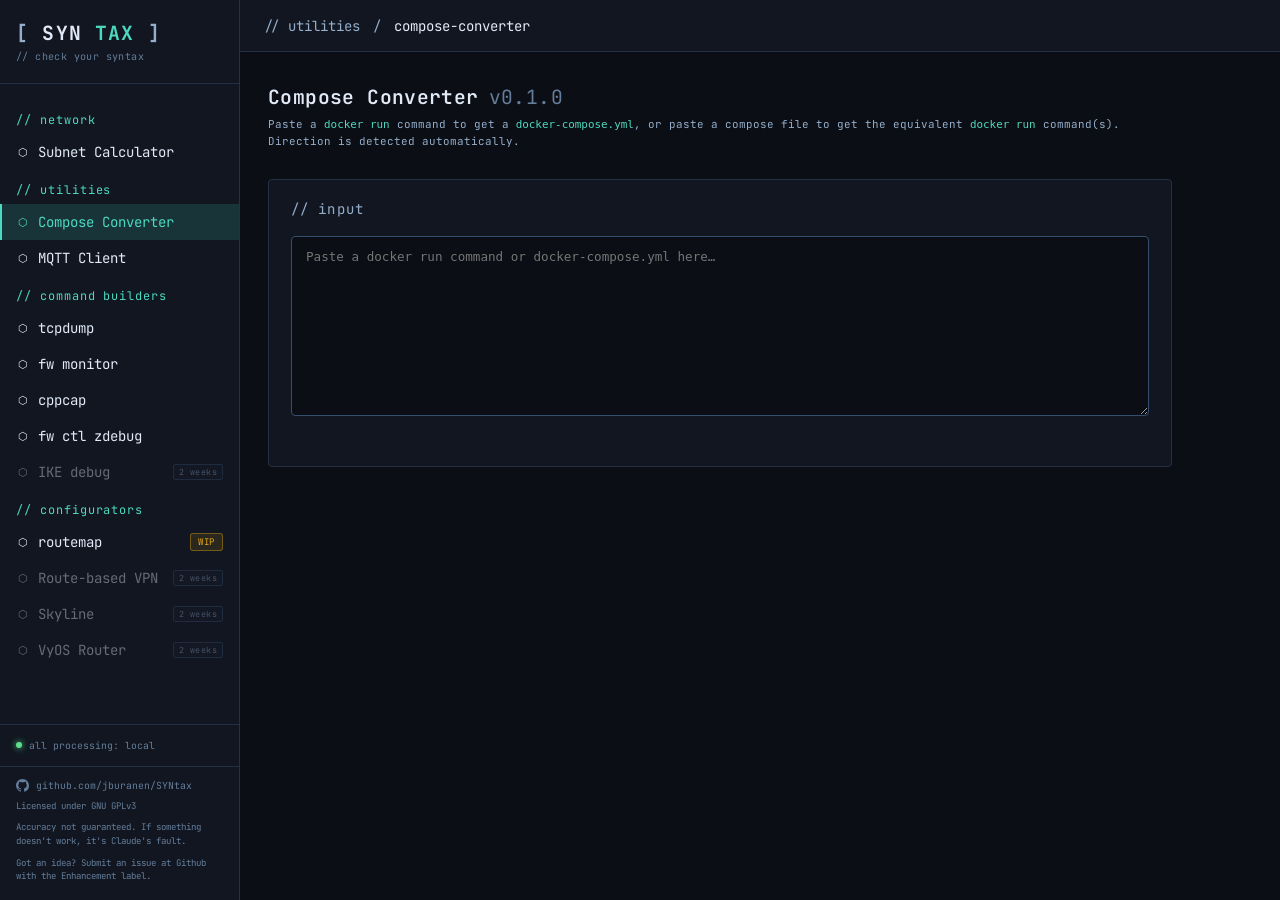
==== commit 64797b83: "Rebrand: NetTools is now SYNtax Default branding renamed across the project: sidebar logo [SYN][TAX]" ====
--- a/html/compose-converter.html
+++ b/html/compose-converter.html
@@ -4,11 +4,12 @@
   <meta charset="UTF-8" />
   <meta name="viewport" content="width=device-width, initial-scale=1.0" />
   <link rel="icon" type="image/svg+xml" href="favicon.svg" />
-  <title>NetTools — Compose Converter</title>
+  <title>SYNtax — Compose Converter</title>
   <link rel="preconnect" href="https://fonts.googleapis.com" />
   <link rel="preconnect" href="https://fonts.gstatic.com" crossorigin />
   <link href="https://fonts.googleapis.com/css2?family=JetBrains+Mono:wght@300;400;500;600;700&display=swap" rel="stylesheet" />
   <link rel="stylesheet" href="css/main.css" />
+  <link rel="stylesheet" href="/generated/theme.css" />
 </head>
 <body>
   <div id="sidebar-mount"></div>
@@ -63,6 +64,7 @@
     </div>
   </main>
 
+  <script src="/generated/config.js"></script>
   <script src="js/sidebar.js"></script>
   <script src="js/compose-converter.js"></script>
 </body>
--- a/html/css/main.css
+++ b/html/css/main.css
@@ -1,1451 +1,1506 @@
-/* ============================================================
-   NetTools — Main Stylesheet
-   Theme: terminal / network diagnostics
-   Font:  JetBrains Mono throughout
-   ============================================================ */
-
-/* --- Tokens ------------------------------------------------ */
-:root {
-  --bg-base:       #0b0e14;
-  --bg-surface:    #111620;
-  --bg-raised:     #161c2a;
-  --bg-hover:      #1c2436;
-
-  --border:        #253045;
-  --border-bright: #344f6e;
-
-  --cyan:          #4dd9c0;
-  --cyan-dim:      #3aad96;
-  --cyan-glow:     rgba(77,217,192,0.15);
-
-  --amber:         #e6a817;
-  --red:           #e05c5c;
-  --green:         #5ce08a;
-
-  --text-primary:  #e2eaf8;
-  --text-secondary:#94aecb;
-  --text-muted:    #647d9a;
-
-  --radius:        4px;
-  --sidebar-w:     240px;
-  --topbar-h:      52px;
-
-  --font: 'JetBrains Mono', 'Fira Code', 'Consolas', monospace;
-}
-
-/* --- Reset ------------------------------------------------- */
-*, *::before, *::after { box-sizing: border-box; margin: 0; padding: 0; }
-html { font-size: 14px; }
-body {
-  font-family: var(--font);
-  background: var(--bg-base);
-  color: var(--text-primary);
-  min-height: 100vh;
-  display: flex;
-  overflow-x: hidden;
-}
-a { color: var(--cyan); text-decoration: none; }
-button { font-family: var(--font); cursor: pointer; }
-input  { font-family: var(--font); }
-
-/* --- Sidebar ---------------------------------------------- */
-.sidebar {
-  width: var(--sidebar-w);
-  min-height: 100vh;
-  background: var(--bg-surface);
-  border-right: 1px solid var(--border);
-  display: flex;
-  flex-direction: column;
-  position: fixed;
-  top: 0; left: 0;
-  z-index: 300;
-  transition: transform 0.2s ease;
-}
-
-.sidebar-header {
-  padding: 24px 16px 20px;
-  border-bottom: 1px solid var(--border);
-}
-
-.logo {
-  display: block;
-  font-size: 1.4rem;
-  font-weight: 700;
-  letter-spacing: 0.06em;
-  line-height: 1;
-  color: inherit;
-  text-decoration: none;
-}
-.logo-bracket { color: var(--text-secondary); }
-.logo-text    { color: var(--text-primary); }
-.logo-accent  { color: var(--cyan); }
-
-.logo-sub {
-  font-size: 0.72rem;
-  color: var(--text-muted);
-  margin-top: 6px;
-  letter-spacing: 0.04em;
-}
-
-/* Nav */
-.tool-nav {
-  flex: 1;
-  padding: 16px 0;
-  overflow-y: auto;
-}
-
-.nav-section-label {
-  font-size: .85rem;
-  color: var(--cyan);
-  letter-spacing: 0.08em;
-  padding: 12px 16px 6px;
-}
-
-.nav-item {
-  display: flex;
-  align-items: center;
-  gap: 10px;
-  padding: 9px 16px;
-  color: var(--text-primary);
-  font-size: 1rem;
-  cursor: pointer;
-  transition: background 0.15s, color 0.15s;
-  border-left: 2px solid transparent;
-  position: relative;
-}
-.nav-item:hover:not(.disabled) {
-  background: var(--bg-hover);
-  color: var(--text-primary);
-}
-.nav-item.active {
-  color: var(--cyan);
-  border-left-color: var(--cyan);
-  background: var(--cyan-glow);
-}
-.nav-item.disabled {
-  opacity: 0.4;
-  cursor: not-allowed;
-}
-.nav-icon { font-size: 0.75rem; flex-shrink: 0; }
-.nav-label { flex: 1; }
-.nav-badge {
-  font-size: 0.6rem;
-  background: var(--bg-raised);
-  border: 1px solid var(--border-bright);
-  color: var(--text-secondary);
-  padding: 1px 5px;
-  border-radius: 2px;
-  letter-spacing: 0.05em;
-}
-
-.sidebar-footer {
-  padding: 14px 16px;
-  border-top: 1px solid var(--border);
-  font-size: 0.7rem;
-  color: var(--text-muted);
-  display: flex;
-  align-items: center;
-  gap: 7px;
-}
-.footer-dot {
-  width: 6px; height: 6px;
-  border-radius: 50%;
-  background: var(--text-muted);
-  flex-shrink: 0;
-}
-.footer-dot.online { background: var(--green); box-shadow: 0 0 6px var(--green); }
-.footer-dot.proxy  { background: var(--amber); box-shadow: 0 0 6px var(--amber); }
-
-.sidebar-meta {
-  padding: 12px 16px 16px;
-  border-top: 1px solid var(--border);
-  display: flex;
-  flex-direction: column;
-  gap: 8px;
-}
-
-.meta-github {
-  display: flex;
-  align-items: center;
-  gap: 7px;
-  font-size: 0.7rem;
-  color: var(--text-muted);
-  text-decoration: none;
-  transition: color 0.15s;
-}
-.meta-github:hover { color: var(--cyan); }
-
-.meta-link {
-  color: var(--text-muted);
-  text-decoration: none;
-  transition: color 0.15s;
-}
-.meta-link:hover { color: var(--cyan); }
-
-.meta-disclaimer {
-  font-size: 0.65rem;
-  color: var(--text-muted);
-  line-height: 1.5;
-}
-
-/* --- Main -------------------------------------------------- */
-.main-content {
-  flex: 1;
-  margin-left: var(--sidebar-w);
-  display: flex;
-  flex-direction: column;
-  min-height: 100vh;
-}
-
-/* Topbar */
-.topbar {
-  height: var(--topbar-h);
-  border-bottom: 1px solid var(--border);
-  display: flex;
-  align-items: center;
-  justify-content: space-between;
-  padding: 0 24px;
-  background: var(--bg-surface);
-  position: sticky;
-  top: 0;
-  z-index: 200;
-}
-.topbar-left { display: flex; align-items: center; gap: 14px; }
-
-.sidebar-toggle {
-  display: none;
-  background: none;
-  border: 1px solid var(--border);
-  color: var(--text-secondary);
-  padding: 4px 8px;
-  border-radius: var(--radius);
-  font-size: 1rem;
-  line-height: 1;
-}
-
-.breadcrumb { font-size: 1rem; color: var(--text-secondary); }
-.bc-sep { margin: 0 5px; }
-.bc-current { color: var(--text-primary); }
-
-.privacy-badge {
-  font-size: 0.7rem;
-  color: var(--green);
-  display: flex;
-  align-items: center;
-  gap: 6px;
-  border: 1px solid rgba(92,224,138,0.25);
-  background: rgba(92,224,138,0.06);
-  padding: 4px 10px;
-  border-radius: 2px;
-}
-.privacy-badge .dot {
-  width: 5px; height: 5px;
-  border-radius: 50%;
-  background: var(--green);
-  box-shadow: 0 0 5px var(--green);
-}
-
-/* --- Tool View -------------------------------------------- */
-.tool-view { padding: 32px 28px; max-width: 960px; }
-
-.tool-header { margin-bottom: 28px; }
-.tool-title {
-  font-size: 1.4rem;
-  font-weight: 600;
-  color: var(--text-primary);
-  letter-spacing: 0.02em;
-  margin-bottom: 6px;
-}
-.tool-desc {
-  font-size: 0.78rem;
-  color: var(--text-secondary);
-  line-height: 1.6;
-}
-
-.tool-version {
-  color: var(--text-muted);
-  font-weight: 400;
-  margin-left: 10px;
-}
-
-.wip-badge {
-  display: inline-block;
-  font-size: 0.65rem;
-  letter-spacing: 0.06em;
-  text-transform: uppercase;
-  color: var(--amber);
-  background: rgba(230,168,23,0.12);
-  border: 1px solid rgba(230,168,23,0.4);
-  padding: 2px 7px;
-  border-radius: 3px;
-  vertical-align: middle;
-  font-family: var(--font);
-}
-
-.tool-body { display: flex; flex-direction: column; gap: 20px; }
-
-/* --- Panels ----------------------------------------------- */
-.panel {
-  background: var(--bg-surface);
-  border: 1px solid var(--border);
-  border-radius: var(--radius);
-  padding: 20px 22px;
-}
-
-.panel-label {
-  font-size: 1rem;
-  color: var(--text-secondary);
-  letter-spacing: 0.08em;
-  margin-bottom: 18px;
-}
-
-/* --- Inputs ----------------------------------------------- */
-.input-group { margin-bottom: 16px; }
-.input-group.half { flex: 1; margin-bottom: 0; }
-
-.field-label {
-  display: block;
-  font-size: 0.85rem;
-  color: var(--text-secondary);
-  margin-bottom: 7px;
-  letter-spacing: 0.04em;
-}
-
-.mono-input {
-  background: var(--bg-base);
-  border: 1px solid var(--border-bright);
-  color: var(--text-primary);
-  padding: 10px 14px;
-  border-radius: var(--radius);
-  font-size: 0.9rem;
-  width: 100%;
-  outline: none;
-  transition: border-color 0.15s, box-shadow 0.15s;
-}
-.mono-input:focus {
-  border-color: var(--cyan);
-  box-shadow: 0 0 0 2px var(--cyan-glow);
-}
-.mono-input.large { font-size: 1.05rem; padding: 12px 16px; }
-.mono-input.inline {
-  width: 60px;
-  display: inline-block;
-  padding: 4px 8px;
-  font-size: 0.85rem;
-  margin: 0 6px;
-  vertical-align: middle;
-}
-.mono-input.error { border-color: var(--red); box-shadow: 0 0 0 2px rgba(224,92,92,0.15); }
-
-.input-row {
-  display: flex;
-  gap: 10px;
-}
-.input-row .mono-input { flex: 1; }
-
-.input-hint {
-  font-size: 0.7rem;
-  color: var(--text-muted);
-  margin-top: 8px;
-}
-.hint-val {
-  color: var(--cyan-dim);
-  cursor: pointer;
-  transition: color 0.15s;
-}
-.hint-val:hover { color: var(--cyan); }
-
-.divider-or {
-  text-align: center;
-  font-size: 0.7rem;
-  color: var(--text-muted);
-  margin: 16px 0;
-  letter-spacing: 0.06em;
-}
-
-.split-input { display: flex; gap: 16px; }
-
-.error-box {
-  background: rgba(224,92,92,0.08);
-  border: 1px solid rgba(224,92,92,0.3);
-  color: var(--red);
-  padding: 10px 14px;
-  border-radius: var(--radius);
-  font-size: 0.8rem;
-  margin-top: 12px;
-}
-
-/* --- Buttons ---------------------------------------------- */
-.btn-primary {
-  background: var(--cyan);
-  color: var(--bg-base);
-  border: none;
-  padding: 10px 20px;
-  border-radius: var(--radius);
-  font-size: 0.85rem;
-  font-weight: 600;
-  letter-spacing: 0.04em;
-  transition: opacity 0.15s, transform 0.1s;
-  white-space: nowrap;
-}
-.btn-primary:hover  { opacity: 0.88; }
-.btn-primary:active { transform: scale(0.97); }
-
-.btn-secondary {
-  background: transparent;
-  color: var(--cyan);
-  border: 1px solid var(--cyan-dim);
-  padding: 7px 16px;
-  border-radius: var(--radius);
-  font-size: 0.82rem;
-  font-weight: 500;
-  transition: background 0.15s, border-color 0.15s;
-}
-.btn-secondary:hover {
-  background: var(--cyan-glow);
-  border-color: var(--cyan);
-}
-
-/* --- Results Grid ----------------------------------------- */
-.result-grid {
-  display: grid;
-  grid-template-columns: repeat(auto-fill, minmax(260px, 1fr));
-  gap: 12px;
-}
-
-.result-card {
-  background: var(--bg-raised);
-  border: 1px solid var(--border);
-  border-radius: var(--radius);
-  padding: 14px 16px;
-  position: relative;
-  transition: border-color 0.15s;
-}
-.result-card:hover { border-color: var(--border-bright); }
-
-.result-card.highlight {
-  border-color: var(--cyan-dim);
-  background: linear-gradient(135deg, var(--bg-raised), rgba(77,217,192,0.04));
-}
-
-.result-label {
-  font-size: 0.68rem;
-  color: var(--text-muted);
-  letter-spacing: 0.07em;
-  text-transform: uppercase;
-  margin-bottom: 6px;
-}
-
-.result-value {
-  font-size: 1rem;
-  font-weight: 500;
-  color: var(--text-primary);
-  word-break: break-all;
-}
-.result-value.cyan { color: var(--cyan); }
-.result-value.amber { color: var(--amber); }
-.result-value.green { color: var(--green); }
-.result-value.red   { color: var(--red); }
-
-.result-sub {
-  font-size: 0.7rem;
-  color: var(--text-secondary);
-  margin-top: 4px;
-}
-
-.copy-btn {
-  position: absolute;
-  top: 10px; right: 10px;
-  background: none;
-  border: 1px solid var(--border);
-  color: var(--text-muted);
-  font-size: 0.65rem;
-  padding: 2px 6px;
-  border-radius: 2px;
-  opacity: 0;
-  transition: opacity 0.15s, color 0.15s, border-color 0.15s;
-  font-family: var(--font);
-}
-.result-card:hover .copy-btn { opacity: 1; }
-.copy-btn:hover { color: var(--cyan); border-color: var(--cyan-dim); }
-.copy-btn.copied { color: var(--green); border-color: var(--green); opacity: 1; }
-
-/* --- Address Map ------------------------------------------ */
-.map-legend {
-  display: flex;
-  gap: 18px;
-  font-size: 0.72rem;
-  color: var(--text-secondary);
-  margin-bottom: 14px;
-  flex-wrap: wrap;
-}
-.legend-dot {
-  display: inline-block;
-  width: 8px; height: 8px;
-  border-radius: 1px;
-  margin-right: 5px;
-  vertical-align: middle;
-}
-.legend-dot.network   { background: var(--amber); }
-.legend-dot.broadcast { background: var(--red); }
-.legend-dot.usable    { background: var(--cyan); }
-
-.addr-map {
-  display: flex;
-  flex-wrap: wrap;
-  gap: 2px;
-  min-height: 32px;
-}
-
-.addr-block {
-  height: 18px;
-  border-radius: 1px;
-  transition: opacity 0.2s;
-  cursor: default;
-  position: relative;
-}
-.addr-block.network   { background: var(--amber); }
-.addr-block.broadcast { background: var(--red); }
-.addr-block.usable    { background: var(--cyan); opacity: 0.55; }
-.addr-block:hover { opacity: 1 !important; }
-
-.map-note {
-  font-size: 0.7rem;
-  color: var(--text-muted);
-  margin-top: 10px;
-  line-height: 1.5;
-}
-
-/* --- Subnet Split ----------------------------------------- */
-.split-controls {
-  display: flex;
-  align-items: center;
-  gap: 12px;
-  flex-wrap: wrap;
-  margin-bottom: 16px;
-  font-size: 0.82rem;
-  color: var(--text-secondary);
-}
-
-.subnets-table-wrap {
-  overflow-x: auto;
-}
-
-.subnets-table {
-  width: 100%;
-  border-collapse: collapse;
-  font-size: 0.78rem;
-}
-.subnets-table th {
-  text-align: left;
-  color: var(--text-muted);
-  font-size: 0.68rem;
-  letter-spacing: 0.07em;
-  text-transform: uppercase;
-  padding: 6px 12px;
-  border-bottom: 1px solid var(--border);
-}
-.subnets-table td {
-  padding: 8px 12px;
-  border-bottom: 1px solid var(--border);
-  color: var(--text-primary);
-  white-space: nowrap;
-}
-.subnets-table tr:last-child td { border-bottom: none; }
-.subnets-table tr:hover td { background: var(--bg-hover); }
-.subnets-table td.mono-cell { font-size: 0.82rem; }
-.subnets-table td.dim { color: var(--text-secondary); }
-
-.table-overflow-note {
-  font-size: 0.7rem;
-  color: var(--text-muted);
-  margin-top: 10px;
-  font-style: italic;
-}
-
-/* --- Responsive ------------------------------------------- */
-@media (max-width: 720px) {
-  .sidebar {
-    transform: translateX(-100%);
-  }
-  .sidebar.open {
-    transform: translateX(0);
-  }
-  .sidebar-toggle { display: block; }
-  .main-content { margin-left: 0; }
-  .tool-view { padding: 20px 16px; }
-  .split-input { flex-direction: column; }
-  .result-grid { grid-template-columns: 1fr; }
-
-  /* Prevent iOS auto-zoom when focusing inputs smaller than 16px */
-  .mono-input { font-size: 16px; }
-}
-
-/* --- tcpdump Builder -------------------------------------- */
-
-/* Side-by-side pair of inputs (verbosity + count) */
-.tcpdump-row {
-  display: flex;
-  gap: 16px;
-  margin-bottom: 16px;
-}
-.tcpdump-row .input-group { flex: 1; margin-bottom: 0; }
-
-/* Select styled to match mono-input */
-select.mono-input {
-  appearance: none;
-  -webkit-appearance: none;
-  background-image: url("data:image/svg+xml,%3Csvg xmlns='http://www.w3.org/2000/svg' width='10' height='6' viewBox='0 0 10 6'%3E%3Cpath fill='%2394aecb' d='M0 0l5 6 5-6z'/%3E%3C/svg%3E");
-  background-repeat: no-repeat;
-  background-position: right 12px center;
-  padding-right: 32px;
-  cursor: pointer;
-}
-select.mono-input option { background: var(--bg-raised); }
-
-.filter-proto { max-width: 260px; }
-
-/* Checkbox toggle rows — stacked with generous vertical spacing */
-.option-toggles {
-  display: flex;
-  flex-direction: column;
-  gap: 14px;
-  margin-top: 20px;
-  padding-top: 16px;
-  border-top: 1px solid var(--border);
-}
-
-.toggle-row {
-  display: flex;
-  align-items: center;
-  gap: 10px;
-  cursor: pointer;
-  font-size: 0.8rem;
-  color: var(--text-secondary);
-  transition: color 0.15s;
-  user-select: none;
-}
-.toggle-row:hover { color: var(--text-primary); }
-
-.toggle-check {
-  accent-color: var(--cyan);
-  width: 14px;
-  height: 14px;
-  flex-shrink: 0;
-  cursor: pointer;
-}
-
-.toggle-label {
-  display: flex;
-  align-items: center;
-  gap: 8px;
-}
-
-.toggle-flag {
-  font-size: 0.7rem;
-  color: var(--cyan);
-  border: 1px solid var(--cyan-dim);
-  padding: 1px 5px;
-  border-radius: 2px;
-  letter-spacing: 0.04em;
-}
-
-/* Filter grid — three columns (src / dst / either) */
-.filter-grid {
-  display: grid;
-  grid-template-columns: 1fr 1fr 1fr;
-  gap: 24px;
-  margin-top: 20px;
-}
-
-.filter-section-label {
-  font-size: 0.65rem;
-  color: var(--text-secondary);
-  letter-spacing: 0.1em;
-  margin-bottom: 12px;
-  padding-bottom: 7px;
-  border-bottom: 1px solid var(--border);
-}
-
-/* Collapsible subsections (details/summary) */
-details.collapsible-section {
-  margin-top: 16px;
-}
-details.collapsible-section > summary {
-  list-style: none;
-  display: flex;
-  align-items: center;
-  gap: 6px;
-  cursor: pointer;
-  font-size: 0.85rem;
-  color: var(--text-secondary);
-  letter-spacing: 0.04em;
-  padding-bottom: 7px;
-  border-bottom: 1px solid var(--border);
-  user-select: none;
-}
-details.collapsible-section > summary::-webkit-details-marker { display: none; }
-details.collapsible-section > summary::before {
-  content: '▶';
-  font-size: 0.5rem;
-  transition: transform 0.15s ease;
-  flex-shrink: 0;
-}
-details.collapsible-section[open] > summary::before {
-  transform: rotate(90deg);
-}
-details.collapsible-section > .collapsible-body {
-  padding-top: 10px;
-}
-
-/* ── Input clear buttons ──────────────────────────────────── */
-.input-wrap {
-  position: relative;
-}
-.input-wrap .mono-input {
-  padding-right: 28px;
-}
-.input-wrap .input-clear-btn {
-  position: absolute;
-  right: 7px;
-  top: 50%;
-  transform: translateY(-50%);
-  background: none;
-  border: none;
-  color: var(--text-secondary);
-  cursor: pointer;
-  font-size: 0.8rem;
-  line-height: 1;
-  padding: 2px 3px;
-  opacity: 0;
-  pointer-events: none;
-  transition: opacity 0.12s, color 0.12s;
-}
-.input-wrap.has-value .input-clear-btn {
-  opacity: 1;
-  pointer-events: auto;
-}
-.input-wrap .input-clear-btn:hover { color: var(--cyan); }
-
-.proto-row {
-  display: flex;
-  align-items: center;
-  gap: 8px;
-}
-.proto-row .filter-proto { flex: 1; min-width: 0; }
-.proto-clear-btn {
-  background: none;
-  border: none;
-  color: var(--text-secondary);
-  cursor: pointer;
-  font-size: 0.8rem;
-  line-height: 1;
-  padding: 2px 3px;
-  opacity: 0;
-  pointer-events: none;
-  transition: opacity 0.12s, color 0.12s;
-}
-.proto-clear-btn.active { opacity: 1; pointer-events: auto; }
-.proto-clear-btn:hover { color: var(--cyan); }
-.filter-reset-btn {
-  background: none;
-  border: none;
-  color: var(--cyan-dim);
-  cursor: pointer;
-  font-size: 0.75rem;
-  font-family: inherit;
-  padding: 0;
-  white-space: nowrap;
-  transition: color 0.15s;
-}
-.filter-reset-btn:hover { color: var(--cyan); }
-
-.field-label-row {
-  display: flex;
-  align-items: baseline;
-  gap: 6px;
-  margin-bottom: 7px;
-}
-.field-label-row .field-label { margin-bottom: 0; }
-.not-toggle {
-  background: none;
-  border: 1px solid var(--border);
-  color: var(--text-secondary);
-  cursor: pointer;
-  font-size: 0.72rem;
-  font-family: inherit;
-  letter-spacing: 0.1em;
-  padding: 0px 7px;
-  border-radius: 3px;
-  line-height: 1.35;
-  transition: background 0.12s, color 0.12s, border-color 0.12s;
-}
-.not-toggle:hover { border-color: var(--cyan-dim); color: var(--text-primary); }
-.not-toggle.active {
-  background: var(--cyan-glow);
-  border-color: var(--cyan);
-  color: var(--cyan);
-}
-
-/* Per-field validation messages */
-.field-msg {
-  font-size: 0.68rem;
-  margin-top: 5px;
-  line-height: 1.4;
-  min-height: 0;
-}
-.field-msg.error   { color: var(--red); }
-.field-msg.warning { color: var(--amber); }
-
-/* Command output error state — amber border when inputs have errors */
-.cmd-output.has-errors {
-  border-color: rgba(230,168,23,0.5);
-}
-
-/* Disabled copy button */
-.btn-primary:disabled {
-  opacity: 0.35;
-  cursor: not-allowed;
-}
-.btn-primary:disabled:hover { opacity: 0.35; }
-
-/* Static hint keyword (no hover behavior) */
-.hint-val-static {
-  color: var(--cyan-dim);
-  font-family: var(--font);
-}
-
-/* Generated command output block */
-.cmd-output {
-  display: flex;
-  align-items: flex-start;
-  gap: 10px;
-  background: var(--bg-base);
-  border: 1px solid var(--border-bright);
-  border-radius: var(--radius);
-  padding: 16px 20px;
-  margin-bottom: 16px;
-  min-height: 60px;
-}
-
-.cmd-prompt {
-  color: var(--cyan);
-  font-size: 1rem;
-  line-height: 1.6;
-  flex-shrink: 0;
-  margin-top: 1px;
-}
-
-.cmd-output code {
-  font-family: var(--font);
-  font-size: 0.92rem;
-  color: var(--text-primary);
-  line-height: 1.6;
-  word-break: break-all;
-  white-space: pre-wrap;
-  flex: 1;
-}
-
-/* Copy button row */
-.cmd-actions {
-  display: flex;
-  align-items: center;
-  gap: 14px;
-  flex-wrap: wrap;
-}
-
-.copy-feedback {
-  font-size: 0.78rem;
-  color: var(--text-muted);
-  transition: color 0.15s;
-}
-.copy-feedback.copied { color: var(--green); }
-
-.auto-copy-note {
-  font-size: 0.72rem;
-  color: var(--cyan-dim);
-  margin-left: auto;
-  letter-spacing: 0.03em;
-  transition: opacity 0.2s;
-}
-
-/* Responsive */
-@media (max-width: 720px) {
-  .tcpdump-row   { flex-direction: column; }
-  .filter-grid   { grid-template-columns: 1fr; }
-  .filter-proto  { max-width: 100%; }
-  .auto-copy-note { margin-left: 0; }
-}
-
-/* --- Home Tool Cards -------------------------------------- */
-.tool-cards {
-  display: grid;
-  grid-template-columns: repeat(auto-fill, minmax(260px, 1fr));
-  gap: 14px;
-}
-
-.tool-card {
-  display: flex;
-  flex-direction: column;
-  gap: 6px;
-  background: var(--bg-raised);
-  border: 1px solid var(--border);
-  border-radius: var(--radius);
-  padding: 20px;
-  text-decoration: none;
-  color: var(--text-primary);
-  transition: border-color 0.15s, background 0.15s;
-}
-.tool-card:hover {
-  border-color: var(--cyan-dim);
-  background: var(--bg-hover);
-  color: var(--text-primary);
-}
-
-.tool-card-section {
-  font-size: 0.65rem;
-  color: var(--text-secondary);
-  letter-spacing: 0.08em;
-  margin-bottom: 2px;
-}
-
-.tool-card-name {
-  font-size: 0.95rem;
-  font-weight: 600;
-  color: var(--cyan);
-}
-
-.tool-card-desc {
-  font-size: 0.76rem;
-  color: var(--text-secondary);
-  line-height: 1.6;
-  margin-top: 4px;
-}
-
-.tool-card-arrow {
-  font-size: 0.72rem;
-  color: var(--text-muted);
-  margin-top: auto;
-  padding-top: 14px;
-  transition: color 0.15s;
-}
-.tool-card:hover .tool-card-arrow { color: var(--cyan); }
-
-/* --- Compose Converter ------------------------------------ */
-
-.compose-input {
-  min-height: 180px;
-  resize: vertical;
-  line-height: 1.6;
-}
-
-.detection-badge {
-  font-size: 0.72rem;
-  color: var(--text-muted);
-  margin-top: 10px;
-  min-height: 16px;
-  transition: color 0.2s;
-}
-.detection-run,
-.detection-compose { color: var(--cyan); }
-.detection-unknown  { color: var(--amber); }
-
-.compose-output-pre {
-  font-family: var(--font);
-  font-size: 0.85rem;
-  color: var(--text-primary);
-  background: var(--bg-base);
-  border: 1px solid var(--border-bright);
-  border-radius: var(--radius);
-  padding: 16px 20px;
-  overflow-x: auto;
-  white-space: pre;
-  line-height: 1.6;
-  margin-bottom: 14px;
-}
-
-.service-block-label {
-  font-size: 0.72rem;
-  color: var(--text-muted);
-  margin-bottom: 6px;
-  letter-spacing: 0.04em;
-}
-
-.convert-error {
-  font-size: 0.82rem;
-  color: var(--amber);
-  padding: 10px 0 14px;
-}
-
-.warning-list { margin-bottom: 14px; }
-
-.warning-items {
-  list-style: none;
-  display: flex;
-  flex-direction: column;
-  gap: 5px;
-}
-.warning-items li {
-  font-size: 0.72rem;
-  color: var(--amber);
-  padding-left: 14px;
-  position: relative;
-  line-height: 1.5;
-}
-.warning-items li::before {
-  content: '!';
-  position: absolute;
-  left: 0;
-}
-
-/* --- Route-Map Builder -------------------------------------- */
-
-.vendor-tabs {
-  display: flex;
-  gap: 6px;
-  margin-bottom: 14px;
-  flex-wrap: wrap;
-}
-.vendor-tab {
-  background: none;
-  border: 1px solid var(--border);
-  color: var(--text-secondary);
-  cursor: pointer;
-  font-family: inherit;
-  font-size: 0.78rem;
-  letter-spacing: 0.03em;
-  padding: 7px 14px;
-  border-radius: var(--radius);
-  transition: background 0.12s, color 0.12s, border-color 0.12s;
-}
-.vendor-tab:hover { border-color: var(--cyan-dim); color: var(--text-primary); }
-.vendor-tab.active {
-  background: var(--cyan-glow);
-  border-color: var(--cyan);
-  color: var(--cyan);
-}
-
-.compose-output-pre.has-errors { border-color: rgba(230,168,23,0.5); }
-.input-hint.error { color: var(--red); }
-.compose-output-pre.rm-output-empty {
-  color: var(--text-muted);
-  font-style: italic;
-}
-
-.rm-vendor-note {
-  font-size: 0.7rem;
-  color: var(--text-muted);
-  margin: -8px 0 16px;
-}
-
-.rm-entries-empty {
-  color: var(--text-muted);
-  font-size: 0.82rem;
-  padding: 10px 0;
-}
-
-.rm-summary-cell {
-  white-space: normal;
-  color: var(--text-secondary);
-  font-size: 0.76rem;
-  max-width: 260px;
-}
-
-.rm-action-badge {
-  display: inline-block;
-  padding: 2px 8px;
-  border-radius: 3px;
-  font-size: 0.7rem;
-  letter-spacing: 0.06em;
-  text-transform: uppercase;
-}
-.rm-action-badge.permit { background: rgba(92,224,138,0.12); color: var(--green); border: 1px solid rgba(92,224,138,0.35); }
-.rm-action-badge.deny   { background: rgba(224,92,92,0.12); color: var(--red); border: 1px solid rgba(224,92,92,0.35); }
-.rm-action-badge.off    { opacity: 0.5; }
-
-.rm-row-actions { display: flex; gap: 8px; }
-.rm-row-btn {
-  background: none;
-  border: none;
-  color: var(--text-secondary);
-  cursor: pointer;
-  font-family: inherit;
-  font-size: 0.75rem;
-  padding: 0;
-  transition: color 0.15s;
-}
-.rm-row-btn:hover { color: var(--cyan); }
-.rm-row-btn.rm-remove:hover { color: var(--red); }
-
-.rm-form-actions {
-  display: flex;
-  align-items: center;
-  gap: 12px;
-  margin-top: 16px;
-}
-
-.rm-seq-row {
-  display: flex;
-  align-items: flex-end;
-  gap: 16px;
-  flex-wrap: wrap;
-}
-.rm-seq-row .input-group { margin-bottom: 0; }
-.rm-seq-row .hint-val { padding-bottom: 9px; display: inline-block; }
-
-/* --- Scrollbar -------------------------------------------- */
-::-webkit-scrollbar { width: 6px; height: 6px; }
-::-webkit-scrollbar-track { background: var(--bg-base); }
-::-webkit-scrollbar-thumb { background: var(--border-bright); border-radius: 3px; }
-::-webkit-scrollbar-thumb:hover { background: var(--text-muted); }
-
-/* --- Selection -------------------------------------------- */
-::selection { background: var(--cyan-glow); color: var(--cyan); }
-
-/* --- MQTT Client ------------------------------------------ */
-
-.tool-view--wide { max-width: 1200px; }
-
-/* Connection row */
-.mqtt-optional { color: var(--text-muted); font-weight: 400; }
-
-.mqtt-conn-row {
-  display: flex;
-  gap: 10px;
-  flex-wrap: wrap;
-  align-items: flex-end;
-}
-.mqtt-proto-group  { flex: 0 0 110px; margin-bottom: 0; }
-.mqtt-broker-group { flex: 2 1 200px; margin-bottom: 0; }
-.mqtt-port-group   { flex: 0 0 90px;  margin-bottom: 0; }
-.mqtt-path-group   { flex: 0 0 100px; margin-bottom: 0; }
-
-.input-prefix-wrap {
-  display: flex;
-  align-items: stretch;
-}
-.input-prefix {
-  background: var(--bg-raised);
-  border: 1px solid var(--border-bright);
-  border-right: none;
-  border-radius: var(--radius) 0 0 var(--radius);
-  padding: 0 12px;
-  font-size: 0.88rem;
-  color: var(--cyan-dim);
-  white-space: nowrap;
-  display: flex;
-  align-items: center;
-  flex-shrink: 0;
-}
-.input-prefix-wrap .mono-input {
-  border-radius: 0 var(--radius) var(--radius) 0;
-  flex: 1;
-}
-
-.mqtt-conn-actions {
-  display: flex;
-  align-items: center;
-  gap: 16px;
-  margin-top: 14px;
-}
-
-.mqtt-status {
-  display: flex;
-  align-items: center;
-  gap: 8px;
-  font-size: 0.78rem;
-}
-
-.mqtt-status-dot {
-  width: 8px;
-  height: 8px;
-  border-radius: 50%;
-  background: var(--text-muted);
-  flex-shrink: 0;
-  transition: background 0.2s, box-shadow 0.2s;
-}
-.mqtt-status-dot.dot--connected  { background: var(--green); box-shadow: 0 0 6px var(--green); }
-.mqtt-status-dot.dot--connecting { background: var(--amber); box-shadow: 0 0 6px var(--amber); animation: mqtt-pulse 1s ease-in-out infinite; }
-.mqtt-status-dot.dot--error      { background: var(--red);   box-shadow: 0 0 6px var(--red); }
-
-@keyframes mqtt-pulse {
-  0%, 100% { opacity: 1; }
-  50%       { opacity: 0.35; }
-}
-
-.mqtt-status-text { color: var(--text-secondary); }
-
-/* Subscriptions */
-.mqtt-sub-row {
-  display: flex;
-  gap: 10px;
-  align-items: center;
-}
-.mqtt-sub-row .mono-input { flex: 1; }
-
-.mqtt-subs-list {
-  display: flex;
-  flex-wrap: wrap;
-  gap: 8px;
-  margin-top: 12px;
-  min-height: 0;
-}
-
-.mqtt-sub-chip {
-  display: inline-flex;
-  align-items: center;
-  gap: 6px;
-  background: var(--bg-raised);
-  border: 1px solid var(--border-bright);
-  border-radius: 3px;
-  padding: 4px 8px 4px 10px;
-}
-
-.mqtt-sub-filter {
-  font-size: 0.82rem;
-  color: var(--cyan);
-}
-
-.mqtt-sub-remove {
-  background: none;
-  border: none;
-  color: var(--text-muted);
-  font-size: 1rem;
-  line-height: 1;
-  padding: 0 2px;
-  cursor: pointer;
-  transition: color 0.15s;
-  font-family: var(--font);
-}
-.mqtt-sub-remove:hover { color: var(--red); }
-
-/* Tree toolbar */
-.mqtt-tree-toolbar {
-  display: flex;
-  align-items: center;
-  justify-content: space-between;
-  flex-wrap: wrap;
-  gap: 10px;
-  margin-bottom: 14px;
-  padding-bottom: 12px;
-  border-bottom: 1px solid var(--border);
-}
-
-.mqtt-stats {
-  font-size: 0.78rem;
-  color: var(--text-muted);
-}
-
-.mqtt-tree-actions {
-  display: flex;
-  gap: 8px;
-}
-
-/* Tree view */
-.mqtt-tree {
-  overflow-x: auto;
-}
-
-.tree-node { /* structural container only */ }
-
-.tree-row {
-  display: flex;
-  align-items: center;
-  gap: 6px;
-  min-height: 30px;
-  padding-top: 3px;
-  padding-bottom: 3px;
-  padding-right: 12px;
-  border-radius: var(--radius);
-  transition: background 0.12s;
-  white-space: nowrap;
-}
-.tree-row:hover { background: var(--bg-hover); }
-
-/* Flash animation on value update */
-@keyframes tree-flash {
-  0%   { background: rgba(230, 168, 23, 0.28); }
-  100% { background: transparent; }
-}
-.tree-row--flash { animation: tree-flash 1.4s ease-out; }
-
-.tree-toggle {
-  flex-shrink: 0;
-  width: 18px;
-  height: 18px;
-  background: none;
-  border: none;
-  color: var(--text-muted);
-  font-size: 0.75rem;
-  padding: 0;
-  cursor: pointer;
-  display: flex;
-  align-items: center;
-  justify-content: center;
-  transition: color 0.15s;
-}
-.tree-toggle:hover { color: var(--cyan); }
-
-.tree-spacer {
-  flex-shrink: 0;
-  width: 18px;
-  height: 1px;
-  display: inline-block;
-}
-
-.tree-segment {
-  color: var(--text-secondary);
-  font-size: 0.88rem;
-  flex-shrink: 0;
-}
-.tree-segment--branch {
-  color: var(--text-primary);
-  font-weight: 500;
-}
-
-.tree-value {
-  margin-left: 12px;
-  color: var(--cyan);
-  font-size: 0.88rem;
-  max-width: 480px;
-  overflow: hidden;
-  text-overflow: ellipsis;
-}
-
-.tree-age {
-  margin-left: 10px;
-  color: var(--text-muted);
-  font-size: 0.7rem;
-  min-width: 62px;
-  text-align: right;
-  flex-shrink: 0;
-}
-
-.tree-count {
-  margin-left: 6px;
-  color: var(--border-bright);
-  font-size: 0.68rem;
-  flex-shrink: 0;
-}
-
-.tree-children { /* children are indented via padding-left on .tree-row */ }
-
-@media (max-width: 720px) {
-  .mqtt-conn-row   { flex-direction: column; align-items: stretch; }
-  .mqtt-proto-group,
-  .mqtt-broker-group,
-  .mqtt-port-group,
-  .mqtt-path-group { flex: 1 1 auto; }
-  .mqtt-tree-actions { flex-wrap: wrap; }
-  .tree-value { max-width: 180px; }
-}
-
-/* --- JSON badge on tree rows ----------------------------- */
-.tree-json-btn {
-  flex-shrink: 0;
-  font-size: 0.65rem;
-  font-family: var(--font);
-  color: var(--amber);
-  background: rgba(230, 168, 23, 0.08);
-  border: 1px solid rgba(230, 168, 23, 0.3);
-  border-radius: 2px;
-  padding: 1px 5px;
-  cursor: pointer;
-  transition: background 0.15s, border-color 0.15s;
-  line-height: 1.4;
-}
-.tree-json-btn:hover   { background: rgba(230, 168, 23, 0.18); border-color: var(--amber); }
-.tree-json-btn.active  { background: rgba(230, 168, 23, 0.25); border-color: var(--amber); }
-
-/* --- JSON Detail Drawer ---------------------------------- */
-.mqtt-detail {
-  position: fixed;
-  top: var(--topbar-h);
-  right: 0;
-  bottom: 0;
-  width: min(520px, calc(100vw - var(--sidebar-w)));
-  background: var(--bg-surface);
-  border-left: 1px solid var(--border-bright);
-  display: flex;
-  flex-direction: column;
-  transform: translateX(100%);
-  transition: transform 0.2s ease;
-  z-index: 150;
-  overflow: hidden;
-}
-.mqtt-detail.open { transform: translateX(0); }
-
-.mqtt-detail-header {
-  display: flex;
-  align-items: flex-start;
-  justify-content: space-between;
-  gap: 12px;
-  padding: 14px 18px;
-  border-bottom: 1px solid var(--border);
-  flex-shrink: 0;
-  transition: background 0.3s;
-}
-
-@keyframes detail-update {
-  0%   { background: rgba(230, 168, 23, 0.12); }
-  100% { background: transparent; }
-}
-.mqtt-detail-header--flash { animation: detail-update 0.8s ease-out; }
-
-.mqtt-detail-label {
-  font-size: 0.65rem;
-  color: var(--text-muted);
-  letter-spacing: 0.08em;
-  margin-bottom: 4px;
-}
-.mqtt-detail-topic {
-  font-size: 0.8rem;
-  color: var(--cyan);
-  word-break: break-all;
-  line-height: 1.4;
-}
-.mqtt-detail-close {
-  background: none;
-  border: 1px solid var(--border);
-  color: var(--text-muted);
-  font-size: 1.1rem;
-  line-height: 1;
-  padding: 3px 8px;
-  border-radius: var(--radius);
-  cursor: pointer;
-  font-family: var(--font);
-  flex-shrink: 0;
-  transition: color 0.15s, border-color 0.15s;
-}
-.mqtt-detail-close:hover { color: var(--text-primary); border-color: var(--border-bright); }
-
-.mqtt-detail-meta {
-  padding: 7px 18px;
-  font-size: 0.68rem;
-  color: var(--text-muted);
-  border-bottom: 1px solid var(--border);
-  flex-shrink: 0;
-}
-
-.mqtt-detail-body {
-  flex: 1;
-  overflow: auto;
-  padding: 14px 18px;
-  font-family: var(--font);
-  font-size: 0.82rem;
-  line-height: 1.7;
-  white-space: pre;
-  margin: 0;
-  color: var(--text-secondary);
-}
-
-/* JSON syntax tokens */
-.jk { color: var(--cyan); }
-.js { color: var(--green); }
-.jd { color: var(--amber); }
-.jb { color: var(--cyan-dim); }
-.jn { color: var(--text-muted); }
-
-@media (max-width: 720px) {
-  .mqtt-detail { width: 100vw; top: 0; }
-}
+/* ============================================================
+   SYNtax — Main Stylesheet
+   Theme: terminal / network diagnostics
+   Font:  JetBrains Mono throughout
+   ============================================================ */
+
+/* --- Tokens ------------------------------------------------
+   ⚠ When served from Docker, /generated/theme.css loads AFTER
+   this file and re-declares the themeable tokens (colors,
+   --input-bg, --font, and every --fs-*) from .env — editing
+   them here has NO effect in the container. You MUST control
+   those via .env; their defaults live in
+   docker/40-nettools-config.sh and must mirror this block.
+   The values below only apply when running without Docker. */
+:root {
+  --bg-base:       #0b0e14;
+  --bg-surface:    #111620;
+  --bg-raised:     #161c2a;
+  --bg-hover:      #1c2436;
+
+  --border:        #253045;
+  --border-bright: #344f6e;
+
+  --cyan:          #4dd9c0;
+  --cyan-dim:      #3aad96;
+  --cyan-glow:     rgba(77,217,192,0.15);
+
+  --amber:         #e6a817;
+  --red:           #e05c5c;
+  --green:         #5ce08a;
+
+  --text-primary:  #e2eaf8;
+  --text-secondary:#94aecb;
+  --text-muted:    #647d9a;
+
+  --input-bg:      #0b0e14;
+
+  --radius:        4px;
+  --sidebar-w:     240px;
+  --topbar-h:      52px;
+
+  --font: 'JetBrains Mono', 'Fira Code', 'Consolas', monospace;
+
+  /* Text-size roles — in Docker these MUST be set via .env
+     (TEXT_*_SIZE vars); /generated/theme.css overrides them.
+     --fs-base drives the root font-size, so it scales all rem-based
+     text; the role tokens below fine-tune individual text roles. */
+  --fs-base:  14px;
+  --fs-title: 1.4rem;
+  --fs-body:  0.9rem;
+  --fs-label: 0.85rem;
+  --fs-small: 1rem;
+  --fs-nav:   1rem;
+}
+
+/* --- Reset ------------------------------------------------- */
+*, *::before, *::after { box-sizing: border-box; margin: 0; padding: 0; }
+html { font-size: var(--fs-base); }
+body {
+  font-family: var(--font);
+  background: var(--bg-base);
+  color: var(--text-primary);
+  min-height: 100vh;
+  display: flex;
+  overflow-x: hidden;
+}
+a { color: var(--cyan); text-decoration: none; }
+button { font-family: var(--font); cursor: pointer; }
+input  { font-family: var(--font); }
+
+/* --- Sidebar ---------------------------------------------- */
+.sidebar {
+  width: var(--sidebar-w);
+  min-height: 100vh;
+  background: var(--bg-surface);
+  border-right: 1px solid var(--border);
+  display: flex;
+  flex-direction: column;
+  position: fixed;
+  top: 0; left: 0;
+  z-index: 300;
+  transition: transform 0.2s ease;
+}
+
+.sidebar-header {
+  padding: 24px 16px 20px;
+  border-bottom: 1px solid var(--border);
+}
+
+.logo {
+  display: block;
+  font-size: 1.4rem;
+  font-weight: 700;
+  letter-spacing: 0.06em;
+  line-height: 1;
+  color: inherit;
+  text-decoration: none;
+}
+.logo-bracket { color: var(--text-secondary); }
+.logo-text    { color: var(--text-primary); }
+.logo-accent  { color: var(--cyan); }
+
+.logo-sub {
+  font-size: 0.72rem;
+  color: var(--text-muted);
+  margin-top: 6px;
+  letter-spacing: 0.04em;
+}
+
+/* Nav */
+.tool-nav {
+  flex: 1;
+  padding: 16px 0;
+  overflow-y: auto;
+}
+
+.nav-section-label {
+  font-size: .85rem;
+  color: var(--cyan);
+  letter-spacing: 0.08em;
+  padding: 12px 16px 6px;
+}
+
+.nav-item {
+  display: flex;
+  align-items: center;
+  gap: 10px;
+  padding: 9px 16px;
+  color: var(--text-primary);
+  font-size: var(--fs-nav);
+  cursor: pointer;
+  transition: background 0.15s, color 0.15s;
+  border-left: 2px solid transparent;
+  position: relative;
+}
+.nav-item:hover:not(.disabled) {
+  background: var(--bg-hover);
+  color: var(--text-primary);
+}
+.nav-item.active {
+  color: var(--cyan);
+  border-left-color: var(--cyan);
+  background: var(--cyan-glow);
+}
+.nav-item.disabled {
+  opacity: 0.4;
+  cursor: not-allowed;
+}
+.nav-icon { font-size: 0.75rem; flex-shrink: 0; }
+.nav-label { flex: 1; }
+.nav-badge {
+  font-size: 0.6rem;
+  background: var(--bg-raised);
+  border: 1px solid var(--border-bright);
+  color: var(--text-secondary);
+  padding: 1px 5px;
+  border-radius: 2px;
+  letter-spacing: 0.05em;
+}
+
+.sidebar-footer {
+  padding: 14px 16px;
+  border-top: 1px solid var(--border);
+  font-size: 0.7rem;
+  color: var(--text-muted);
+  display: flex;
+  align-items: center;
+  gap: 7px;
+}
+.footer-dot {
+  width: 6px; height: 6px;
+  border-radius: 50%;
+  background: var(--text-muted);
+  flex-shrink: 0;
+}
+.footer-dot.online { background: var(--green); box-shadow: 0 0 6px var(--green); }
+.footer-dot.proxy  { background: var(--amber); box-shadow: 0 0 6px var(--amber); }
+
+.sidebar-meta {
+  padding: 12px 16px 16px;
+  border-top: 1px solid var(--border);
+  display: flex;
+  flex-direction: column;
+  gap: 8px;
+}
+
+.meta-github {
+  display: flex;
+  align-items: center;
+  gap: 7px;
+  font-size: 0.7rem;
+  color: var(--text-muted);
+  text-decoration: none;
+  transition: color 0.15s;
+}
+.meta-github:hover { color: var(--cyan); }
+
+.meta-link {
+  color: var(--text-muted);
+  text-decoration: none;
+  transition: color 0.15s;
+}
+.meta-link:hover { color: var(--cyan); }
+
+.meta-disclaimer {
+  font-size: 0.65rem;
+  color: var(--text-muted);
+  line-height: 1.5;
+}
+
+/* --- Main -------------------------------------------------- */
+.main-content {
+  flex: 1;
+  margin-left: var(--sidebar-w);
+  display: flex;
+  flex-direction: column;
+  min-height: 100vh;
+}
+
+/* Topbar */
+.topbar {
+  height: var(--topbar-h);
+  border-bottom: 1px solid var(--border);
+  display: flex;
+  align-items: center;
+  justify-content: space-between;
+  padding: 0 24px;
+  background: var(--bg-surface);
+  position: sticky;
+  top: 0;
+  z-index: 200;
+}
+.topbar-left { display: flex; align-items: center; gap: 14px; }
+
+.sidebar-toggle {
+  display: none;
+  background: none;
+  border: 1px solid var(--border);
+  color: var(--text-secondary);
+  padding: 4px 8px;
+  border-radius: var(--radius);
+  font-size: 1rem;
+  line-height: 1;
+}
+
+.breadcrumb { font-size: 1rem; color: var(--text-secondary); }
+.bc-sep { margin: 0 5px; }
+.bc-current { color: var(--text-primary); }
+
+.privacy-badge {
+  font-size: 0.7rem;
+  color: var(--green);
+  display: flex;
+  align-items: center;
+  gap: 6px;
+  border: 1px solid rgba(92,224,138,0.25);
+  background: rgba(92,224,138,0.06);
+  padding: 4px 10px;
+  border-radius: 2px;
+}
+.privacy-badge .dot {
+  width: 5px; height: 5px;
+  border-radius: 50%;
+  background: var(--green);
+  box-shadow: 0 0 5px var(--green);
+}
+
+/* --- Tool View -------------------------------------------- */
+.tool-view { padding: 32px 28px; max-width: 960px; }
+
+.tool-header { margin-bottom: 28px; }
+.tool-title {
+  font-size: var(--fs-title);
+  font-weight: 600;
+  color: var(--text-primary);
+  letter-spacing: 0.02em;
+  margin-bottom: 6px;
+}
+.tool-desc {
+  font-size: 0.78rem;
+  color: var(--text-secondary);
+  line-height: 1.6;
+}
+
+.tool-version {
+  color: var(--text-muted);
+  font-weight: 400;
+  margin-left: 10px;
+}
+
+.wip-badge {
+  display: inline-block;
+  font-size: 0.65rem;
+  letter-spacing: 0.06em;
+  text-transform: uppercase;
+  color: var(--amber);
+  background: rgba(230,168,23,0.12);
+  border: 1px solid rgba(230,168,23,0.4);
+  padding: 2px 7px;
+  border-radius: 3px;
+  vertical-align: middle;
+  font-family: var(--font);
+}
+
+.tool-body { display: flex; flex-direction: column; gap: 20px; }
+
+/* --- Panels ----------------------------------------------- */
+.panel {
+  background: var(--bg-surface);
+  border: 1px solid var(--border);
+  border-radius: var(--radius);
+  padding: 20px 22px;
+}
+
+.panel-label {
+  font-size: 1rem;
+  color: var(--text-secondary);
+  letter-spacing: 0.08em;
+  margin-bottom: 18px;
+}
+
+/* --- Inputs ----------------------------------------------- */
+.input-group { margin-bottom: 16px; }
+.input-group.half { flex: 1; margin-bottom: 0; }
+
+.field-label {
+  display: block;
+  font-size: var(--fs-label);
+  color: var(--text-secondary);
+  margin-bottom: 7px;
+  letter-spacing: 0.04em;
+}
+
+.mono-input {
+  background: var(--input-bg);
+  border: 1px solid var(--border-bright);
+  color: var(--text-primary);
+  padding: 10px 14px;
+  border-radius: var(--radius);
+  font-size: var(--fs-body);
+  width: 100%;
+  outline: none;
+  transition: border-color 0.15s, box-shadow 0.15s;
+}
+.mono-input:focus {
+  border-color: var(--cyan);
+  box-shadow: 0 0 0 2px var(--cyan-glow);
+}
+.mono-input.large { font-size: 1.05rem; padding: 12px 16px; }
+.mono-input.inline {
+  width: 60px;
+  display: inline-block;
+  padding: 4px 8px;
+  font-size: 0.85rem;
+  margin: 0 6px;
+  vertical-align: middle;
+}
+.mono-input.error { border-color: var(--red); box-shadow: 0 0 0 2px rgba(224,92,92,0.15); }
+
+.input-row {
+  display: flex;
+  gap: 10px;
+}
+.input-row .mono-input { flex: 1; }
+
+.input-hint {
+  font-size: var(--fs-small);
+  color: var(--text-muted);
+  margin-top: 8px;
+}
+.hint-val {
+  color: var(--cyan-dim);
+  cursor: pointer;
+  transition: color 0.15s;
+}
+.hint-val:hover { color: var(--cyan); }
+
+.divider-or {
+  text-align: center;
+  font-size: 0.7rem;
+  color: var(--text-muted);
+  margin: 16px 0;
+  letter-spacing: 0.06em;
+}
+
+.split-input { display: flex; gap: 16px; }
+
+.error-box {
+  background: rgba(224,92,92,0.08);
+  border: 1px solid rgba(224,92,92,0.3);
+  color: var(--red);
+  padding: 10px 14px;
+  border-radius: var(--radius);
+  font-size: 0.8rem;
+  margin-top: 12px;
+}
+
+/* --- Buttons ---------------------------------------------- */
+.btn-primary {
+  background: var(--cyan);
+  color: var(--bg-base);
+  border: none;
+  padding: 10px 20px;
+  border-radius: var(--radius);
+  font-size: 0.85rem;
+  font-weight: 600;
+  letter-spacing: 0.04em;
+  transition: opacity 0.15s, transform 0.1s;
+  white-space: nowrap;
+}
+.btn-primary:hover  { opacity: 0.88; }
+.btn-primary:active { transform: scale(0.97); }
+
+.btn-secondary {
+  background: transparent;
+  color: var(--cyan);
+  border: 1px solid var(--cyan-dim);
+  padding: 7px 16px;
+  border-radius: var(--radius);
+  font-size: 0.82rem;
+  font-weight: 500;
+  transition: background 0.15s, border-color 0.15s;
+}
+.btn-secondary:hover {
+  background: var(--cyan-glow);
+  border-color: var(--cyan);
+}
+
+/* --- Results Grid ----------------------------------------- */
+.result-grid {
+  display: grid;
+  grid-template-columns: repeat(auto-fill, minmax(220px, 1fr));
+  gap: 8px;
+}
+
+.result-card {
+  background: var(--bg-raised);
+  border: 1px solid var(--border);
+  border-radius: var(--radius);
+  padding: 10px 14px;
+  position: relative;
+  cursor: pointer;
+  transition: border-color 0.15s;
+}
+.result-card:hover { border-color: var(--border-bright); }
+
+.result-card.highlight {
+  border-color: var(--cyan-dim);
+  background: linear-gradient(135deg, var(--bg-raised), rgba(77,217,192,0.04));
+}
+
+.result-label {
+  font-size: 0.68rem;
+  color: var(--text-muted);
+  letter-spacing: 0.07em;
+  text-transform: uppercase;
+  margin-bottom: 3px;
+}
+
+.result-value {
+  font-size: 1rem;
+  font-weight: 500;
+  color: var(--text-primary);
+  word-break: break-all;
+}
+.result-value.cyan { color: var(--cyan); }
+.result-value.amber { color: var(--amber); }
+.result-value.green { color: var(--green); }
+.result-value.red   { color: var(--red); }
+
+.copy-btn {
+  position: absolute;
+  top: 10px; right: 10px;
+  background: none;
+  border: 1px solid var(--border);
+  color: var(--text-muted);
+  font-size: 0.65rem;
+  padding: 2px 6px;
+  border-radius: 2px;
+  opacity: 0;
+  transition: opacity 0.15s, color 0.15s, border-color 0.15s;
+  font-family: var(--font);
+}
+.result-card:hover .copy-btn { opacity: 1; }
+.copy-btn:hover { color: var(--cyan); border-color: var(--cyan-dim); }
+.copy-btn.copied { color: var(--green); border-color: var(--green); opacity: 1; }
+
+/* --- Subnet Split ----------------------------------------- */
+.split-controls {
+  display: flex;
+  align-items: center;
+  gap: 12px;
+  flex-wrap: wrap;
+  margin-bottom: 16px;
+  font-size: 0.82rem;
+  color: var(--text-secondary);
+}
+
+.subnets-table-wrap {
+  overflow-x: auto;
+}
+
+.subnets-table {
+  width: 100%;
+  border-collapse: collapse;
+  font-size: 0.78rem;
+}
+.subnets-table th {
+  text-align: left;
+  color: var(--text-muted);
+  font-size: 0.68rem;
+  letter-spacing: 0.07em;
+  text-transform: uppercase;
+  padding: 6px 12px;
+  border-bottom: 1px solid var(--border);
+}
+.subnets-table td {
+  padding: 8px 12px;
+  border-bottom: 1px solid var(--border);
+  color: var(--text-primary);
+  white-space: nowrap;
+}
+.subnets-table tr:last-child td { border-bottom: none; }
+.subnets-table tr:hover td { background: var(--bg-hover); }
+.subnets-table td.mono-cell { font-size: 0.82rem; }
+.subnets-table td.dim { color: var(--text-secondary); }
+
+.table-overflow-note {
+  font-size: 0.7rem;
+  color: var(--text-muted);
+  margin-top: 10px;
+  font-style: italic;
+}
+
+/* --- Responsive ------------------------------------------- */
+@media (max-width: 720px) {
+  .sidebar {
+    transform: translateX(-100%);
+  }
+  .sidebar.open {
+    transform: translateX(0);
+  }
+  .sidebar-toggle { display: block; }
+  .main-content { margin-left: 0; }
+  .tool-view { padding: 20px 16px; }
+  .split-input { flex-direction: column; }
+  .result-grid { grid-template-columns: 1fr; }
+
+  /* Prevent iOS auto-zoom when focusing inputs smaller than 16px */
+  .mono-input { font-size: 16px; }
+}
+
+/* --- tcpdump Builder -------------------------------------- */
+
+/* Side-by-side pair of inputs (verbosity + count) */
+.tcpdump-row {
+  display: flex;
+  gap: 16px;
+  margin-bottom: 16px;
+}
+.tcpdump-row .input-group { flex: 1; margin-bottom: 0; }
+
+/* Select styled to match mono-input */
+select.mono-input {
+  appearance: none;
+  -webkit-appearance: none;
+  background-image: url("data:image/svg+xml,%3Csvg xmlns='http://www.w3.org/2000/svg' width='10' height='6' viewBox='0 0 10 6'%3E%3Cpath fill='%2394aecb' d='M0 0l5 6 5-6z'/%3E%3C/svg%3E");
+  background-repeat: no-repeat;
+  background-position: right 12px center;
+  padding-right: 32px;
+  cursor: pointer;
+}
+select.mono-input option { background: var(--bg-raised); }
+
+.filter-proto { max-width: 260px; }
+
+/* Checkbox toggle rows — stacked with generous vertical spacing */
+.option-toggles {
+  display: flex;
+  flex-direction: column;
+  gap: 14px;
+  margin-top: 20px;
+  padding-top: 16px;
+  border-top: 1px solid var(--border);
+}
+
+/* Two-column variant for longer toggle lists; collapses on mobile */
+.option-toggles.two-col {
+  display: grid;
+  grid-template-columns: 1fr 1fr;
+  gap: 14px 24px;
+}
+
+.toggle-row {
+  display: flex;
+  align-items: center;
+  gap: 10px;
+  cursor: pointer;
+  font-size: 0.8rem;
+  color: var(--text-secondary);
+  transition: color 0.15s;
+  user-select: none;
+}
+.toggle-row:hover { color: var(--text-primary); }
+
+.toggle-check {
+  accent-color: var(--cyan);
+  width: 14px;
+  height: 14px;
+  flex-shrink: 0;
+  cursor: pointer;
+}
+
+.toggle-label {
+  display: flex;
+  align-items: center;
+  gap: 8px;
+}
+
+.toggle-flag {
+  font-size: 0.7rem;
+  color: var(--cyan);
+  border: 1px solid var(--cyan-dim);
+  padding: 1px 5px;
+  border-radius: 2px;
+  letter-spacing: 0.04em;
+}
+
+/* Filter grid — three columns (src / dst / either) */
+.filter-grid {
+  display: grid;
+  grid-template-columns: 1fr 1fr 1fr;
+  gap: 24px;
+  margin-top: 20px;
+}
+
+.filter-section-label {
+  font-size: 0.65rem;
+  color: var(--text-secondary);
+  letter-spacing: 0.1em;
+  margin-bottom: 12px;
+  padding-bottom: 7px;
+  border-bottom: 1px solid var(--border);
+}
+
+/* Collapsible subsections (details/summary) */
+details.collapsible-section {
+  margin-top: 16px;
+}
+details.collapsible-section > summary {
+  list-style: none;
+  display: flex;
+  align-items: center;
+  gap: 6px;
+  cursor: pointer;
+  font-size: 0.85rem;
+  color: var(--text-secondary);
+  letter-spacing: 0.04em;
+  padding-bottom: 7px;
+  border-bottom: 1px solid var(--border);
+  user-select: none;
+}
+details.collapsible-section > summary::-webkit-details-marker { display: none; }
+details.collapsible-section > summary::before {
+  content: '▶';
+  font-size: 0.5rem;
+  transition: transform 0.15s ease;
+  flex-shrink: 0;
+}
+details.collapsible-section[open] > summary::before {
+  transform: rotate(90deg);
+}
+details.collapsible-section > .collapsible-body {
+  padding-top: 10px;
+}
+
+/* Boxed collapsible — combine with .panel/.input-panel so collapsed
+   sections keep the same bordered box and `// label` header as
+   non-collapsible panels (cppcap output file / screen output / vsx) */
+details.collapsible-panel > summary {
+  list-style: none;
+  display: flex;
+  align-items: center;
+  gap: 8px;
+  cursor: pointer;
+  font-size: 1rem;
+  color: var(--text-secondary);
+  letter-spacing: 0.08em;
+}
+details.collapsible-panel > summary::-webkit-details-marker { display: none; }
+details.collapsible-panel > summary::before {
+  content: '▶';
+  font-size: 0.5rem;
+  transition: transform 0.15s ease;
+  flex-shrink: 0;
+}
+details.collapsible-panel[open] > summary::before { transform: rotate(90deg); }
+details.collapsible-panel[open] > summary { margin-bottom: 18px; }
+
+/* ── Input clear buttons ──────────────────────────────────── */
+.input-wrap {
+  position: relative;
+}
+.input-wrap .mono-input {
+  padding-right: 28px;
+}
+.input-wrap .input-clear-btn {
+  position: absolute;
+  right: 7px;
+  top: 50%;
+  transform: translateY(-50%);
+  background: none;
+  border: none;
+  color: var(--text-secondary);
+  cursor: pointer;
+  font-size: 0.8rem;
+  line-height: 1;
+  padding: 2px 3px;
+  opacity: 0;
+  pointer-events: none;
+  transition: opacity 0.12s, color 0.12s;
+}
+.input-wrap.has-value .input-clear-btn {
+  opacity: 1;
+  pointer-events: auto;
+}
+.input-wrap .input-clear-btn:hover { color: var(--cyan); }
+
+.proto-row {
+  display: flex;
+  align-items: center;
+  gap: 8px;
+}
+.proto-row .filter-proto { flex: 1; min-width: 0; }
+.proto-clear-btn {
+  background: none;
+  border: none;
+  color: var(--text-secondary);
+  cursor: pointer;
+  font-size: 0.8rem;
+  line-height: 1;
+  padding: 2px 3px;
+  opacity: 0;
+  pointer-events: none;
+  transition: opacity 0.12s, color 0.12s;
+}
+.proto-clear-btn.active { opacity: 1; pointer-events: auto; }
+.proto-clear-btn:hover { color: var(--cyan); }
+.filter-reset-btn {
+  background: none;
+  border: none;
+  color: var(--cyan-dim);
+  cursor: pointer;
+  font-size: 0.75rem;
+  font-family: inherit;
+  padding: 0;
+  white-space: nowrap;
+  transition: color 0.15s;
+}
+.filter-reset-btn:hover { color: var(--cyan); }
+
+.field-label-row {
+  display: flex;
+  align-items: baseline;
+  gap: 6px;
+  margin-bottom: 7px;
+}
+.field-label-row .field-label { margin-bottom: 0; }
+.not-toggle {
+  background: none;
+  border: 1px solid var(--border);
+  color: var(--text-secondary);
+  cursor: pointer;
+  font-size: 0.72rem;
+  font-family: inherit;
+  letter-spacing: 0.1em;
+  padding: 0px 7px;
+  border-radius: 3px;
+  line-height: 1.35;
+  transition: background 0.12s, color 0.12s, border-color 0.12s;
+}
+.not-toggle:hover { border-color: var(--cyan-dim); color: var(--text-primary); }
+.not-toggle.active {
+  background: var(--cyan-glow);
+  border-color: var(--cyan);
+  color: var(--cyan);
+}
+
+/* Per-field validation messages */
+.field-msg {
+  font-size: 0.68rem;
+  margin-top: 5px;
+  line-height: 1.4;
+  min-height: 0;
+}
+.field-msg.error   { color: var(--red); }
+.field-msg.warning { color: var(--amber); }
+
+/* Command output error state — amber border when inputs have errors */
+.cmd-output.has-errors {
+  border-color: rgba(230,168,23,0.5);
+}
+
+/* Disabled copy button */
+.btn-primary:disabled {
+  opacity: 0.35;
+  cursor: not-allowed;
+}
+.btn-primary:disabled:hover { opacity: 0.35; }
+
+/* Static hint keyword (no hover behavior) */
+.hint-val-static {
+  color: var(--cyan-dim);
+  font-family: var(--font);
+}
+
+/* Generated command output block */
+.cmd-output {
+  display: flex;
+  align-items: flex-start;
+  gap: 10px;
+  background: var(--bg-base);
+  border: 1px solid var(--border-bright);
+  border-radius: var(--radius);
+  padding: 16px 20px;
+  margin-bottom: 16px;
+  min-height: 60px;
+}
+
+.cmd-prompt {
+  color: var(--cyan);
+  font-size: 1rem;
+  line-height: 1.6;
+  flex-shrink: 0;
+  margin-top: 1px;
+}
+
+.cmd-output code {
+  font-family: var(--font);
+  font-size: 0.92rem;
+  color: var(--text-primary);
+  line-height: 1.6;
+  word-break: break-all;
+  white-space: pre-wrap;
+  flex: 1;
+}
+
+/* Copy feedback row */
+.cmd-actions {
+  display: flex;
+  align-items: center;
+  gap: 14px;
+  flex-wrap: wrap;
+  min-height: 18px;
+}
+
+/* Panel label that carries the copy feedback inline (command panels) */
+.panel-label.cmd-label-row {
+  display: flex;
+  align-items: baseline;
+  gap: 14px;
+  flex-wrap: wrap;
+}
+.cmd-label-row + .cmd-output { margin-bottom: 0; }
+
+/* Copy icon button — sits inside the command output box */
+.copy-icon-btn {
+  flex-shrink: 0;
+  align-self: flex-start;
+  background: none;
+  border: none;
+  padding: 3px;
+  margin: 1px 0 0 4px;
+  color: var(--text-muted);
+  cursor: pointer;
+  line-height: 0;
+  border-radius: var(--radius);
+  transition: color 0.15s;
+}
+.copy-icon-btn:hover { color: var(--cyan); }
+.copy-icon-btn:disabled { opacity: 0.35; cursor: not-allowed; }
+.copy-icon-btn:disabled:hover { color: var(--text-muted); }
+.copy-icon-btn .icon-check { display: none; }
+.copy-icon-btn.copied { color: var(--green); }
+.copy-icon-btn.copied .icon-copy { display: none; }
+.copy-icon-btn.copied .icon-check { display: block; }
+
+/* Wrapper for pre-based outputs so the copy icon can float top-right */
+.cmd-output-wrap { position: relative; }
+.cmd-output-wrap .copy-icon-btn {
+  position: absolute;
+  top: 10px;
+  right: 10px;
+  margin: 0;
+}
+.cmd-output-wrap .compose-output-pre { padding-right: 44px; }
+
+.copy-feedback {
+  font-size: 0.78rem;
+  color: var(--text-muted);
+  letter-spacing: 0.03em;
+  transition: color 0.15s;
+}
+.copy-feedback.copied { color: var(--green); }
+.copy-feedback.error  { color: var(--amber); }
+
+/* Responsive */
+@media (max-width: 720px) {
+  .tcpdump-row   { flex-direction: column; }
+  .filter-grid   { grid-template-columns: 1fr; }
+  .filter-proto  { max-width: 100%; }
+  .option-toggles.two-col { grid-template-columns: 1fr; }
+}
+
+/* --- Home Tool Cards -------------------------------------- */
+.tool-cards {
+  display: grid;
+  grid-template-columns: repeat(auto-fill, minmax(260px, 1fr));
+  gap: 14px;
+}
+
+.tool-card {
+  display: flex;
+  flex-direction: column;
+  gap: 6px;
+  background: var(--bg-raised);
+  border: 1px solid var(--border);
+  border-radius: var(--radius);
+  padding: 20px;
+  text-decoration: none;
+  color: var(--text-primary);
+  transition: border-color 0.15s, background 0.15s;
+}
+.tool-card:hover {
+  border-color: var(--cyan-dim);
+  background: var(--bg-hover);
+  color: var(--text-primary);
+}
+
+.tool-card-section {
+  font-size: 0.65rem;
+  color: var(--text-secondary);
+  letter-spacing: 0.08em;
+  margin-bottom: 2px;
+}
+
+.tool-card-name {
+  font-size: 0.95rem;
+  font-weight: 600;
+  color: var(--cyan);
+}
+
+.tool-card-desc {
+  font-size: 0.76rem;
+  color: var(--text-secondary);
+  line-height: 1.6;
+  margin-top: 4px;
+}
+
+/* --- Compose Converter ------------------------------------ */
+
+.compose-input {
+  min-height: 180px;
+  resize: vertical;
+  line-height: 1.6;
+}
+
+.detection-badge {
+  font-size: 0.72rem;
+  color: var(--text-muted);
+  margin-top: 10px;
+  min-height: 16px;
+  transition: color 0.2s;
+}
+.detection-run,
+.detection-compose { color: var(--cyan); }
+.detection-unknown  { color: var(--amber); }
+
+.compose-output-pre {
+  font-family: var(--font);
+  font-size: 0.85rem;
+  color: var(--text-primary);
+  background: var(--bg-base);
+  border: 1px solid var(--border-bright);
+  border-radius: var(--radius);
+  padding: 16px 20px;
+  overflow-x: auto;
+  white-space: pre;
+  line-height: 1.6;
+  margin-bottom: 14px;
+}
+
+.service-block-label {
+  font-size: 0.72rem;
+  color: var(--text-muted);
+  margin-bottom: 6px;
+  letter-spacing: 0.04em;
+}
+
+.convert-error {
+  font-size: 0.82rem;
+  color: var(--amber);
+  padding: 10px 0 14px;
+}
+
+.warning-list { margin-bottom: 14px; }
+
+.warning-items {
+  list-style: none;
+  display: flex;
+  flex-direction: column;
+  gap: 5px;
+}
+.warning-items li {
+  font-size: 0.72rem;
+  color: var(--amber);
+  padding-left: 14px;
+  position: relative;
+  line-height: 1.5;
+}
+.warning-items li::before {
+  content: '!';
+  position: absolute;
+  left: 0;
+}
+
+/* --- Route-Map Builder -------------------------------------- */
+
+.vendor-tabs {
+  display: flex;
+  gap: 6px;
+  margin-bottom: 14px;
+  flex-wrap: wrap;
+}
+.vendor-tab {
+  background: none;
+  border: 1px solid var(--border);
+  color: var(--text-secondary);
+  cursor: pointer;
+  font-family: inherit;
+  font-size: 0.78rem;
+  letter-spacing: 0.03em;
+  padding: 7px 14px;
+  border-radius: var(--radius);
+  transition: background 0.12s, color 0.12s, border-color 0.12s;
+}
+.vendor-tab:hover { border-color: var(--cyan-dim); color: var(--text-primary); }
+.vendor-tab.active {
+  background: var(--cyan-glow);
+  border-color: var(--cyan);
+  color: var(--cyan);
+}
+
+.compose-output-pre.has-errors { border-color: rgba(230,168,23,0.5); }
+.input-hint.error { color: var(--red); }
+.compose-output-pre.rm-output-empty {
+  color: var(--text-muted);
+  font-style: italic;
+}
+
+.rm-vendor-note {
+  font-size: 0.7rem;
+  color: var(--text-muted);
+  margin: -8px 0 16px;
+}
+
+.rm-entries-empty {
+  color: var(--text-muted);
+  font-size: 0.82rem;
+  padding: 10px 0;
+}
+
+.rm-summary-cell {
+  white-space: normal;
+  color: var(--text-secondary);
+  font-size: 0.76rem;
+  max-width: 260px;
+}
+
+.rm-action-badge {
+  display: inline-block;
+  padding: 2px 8px;
+  border-radius: 3px;
+  font-size: 0.7rem;
+  letter-spacing: 0.06em;
+  text-transform: uppercase;
+}
+.rm-action-badge.permit { background: rgba(92,224,138,0.12); color: var(--green); border: 1px solid rgba(92,224,138,0.35); }
+.rm-action-badge.deny   { background: rgba(224,92,92,0.12); color: var(--red); border: 1px solid rgba(224,92,92,0.35); }
+.rm-action-badge.off    { opacity: 0.5; }
+
+/* Entry lifecycle badge — new / existing (imported) / modified / delete */
+.rm-status-badge {
+  display: inline-block;
+  padding: 2px 8px;
+  border-radius: 3px;
+  font-size: 0.7rem;
+  letter-spacing: 0.06em;
+  text-transform: uppercase;
+  color: var(--text-muted);
+  border: 1px solid var(--border-bright);
+}
+.rm-status-badge.new      { color: var(--cyan);  border-color: rgba(77,217,192,0.35); background: rgba(77,217,192,0.08); }
+.rm-status-badge.modified { color: var(--amber); border-color: rgba(230,168,23,0.35); background: rgba(230,168,23,0.08); }
+.rm-status-badge.deleted  { color: var(--red);   border-color: rgba(224,92,92,0.35);  background: rgba(224,92,92,0.08); }
+
+/* Delete-marked imported entry — dimmed, struck through, restorable */
+.rm-row-deleted td { opacity: 0.55; }
+.rm-row-deleted .rm-summary-cell,
+.rm-row-deleted .mono-cell { text-decoration: line-through; }
+
+.rm-row-actions { display: flex; gap: 8px; }
+.rm-row-btn {
+  background: none;
+  border: none;
+  color: var(--text-secondary);
+  cursor: pointer;
+  font-family: inherit;
+  font-size: 0.75rem;
+  padding: 0;
+  transition: color 0.15s;
+}
+.rm-row-btn:hover { color: var(--cyan); }
+.rm-row-btn.rm-remove:hover { color: var(--red); }
+
+.rm-form-actions {
+  display: flex;
+  align-items: center;
+  gap: 12px;
+  margin-top: 16px;
+}
+
+.rm-seq-row {
+  display: flex;
+  align-items: flex-end;
+  gap: 16px;
+  flex-wrap: wrap;
+}
+/* Count badge on the collapsed advanced match / set summaries */
+.rm-adv-count {
+  margin-left: 8px;
+  font-size: 0.7rem;
+  color: var(--cyan);
+  letter-spacing: 0.03em;
+}
+.rm-adv-count:empty { display: none; }
+
+.rm-seq-row .input-group { margin-bottom: 0; }
+.rm-seq-row .hint-val { padding-bottom: 9px; display: inline-block; }
+
+/* --- Scrollbar -------------------------------------------- */
+::-webkit-scrollbar { width: 6px; height: 6px; }
+::-webkit-scrollbar-track { background: var(--bg-base); }
+::-webkit-scrollbar-thumb { background: var(--border-bright); border-radius: 3px; }
+::-webkit-scrollbar-thumb:hover { background: var(--text-muted); }
+
+/* --- Selection -------------------------------------------- */
+::selection { background: var(--cyan-glow); color: var(--cyan); }
+
+/* --- MQTT Client ------------------------------------------ */
+
+.tool-view--wide { max-width: 1200px; }
+
+/* Connection row */
+.mqtt-optional { color: var(--text-muted); font-weight: 400; }
+
+.mqtt-conn-row {
+  display: flex;
+  gap: 10px;
+  flex-wrap: wrap;
+  align-items: flex-end;
+}
+.mqtt-proto-group  { flex: 0 0 110px; margin-bottom: 0; }
+.mqtt-broker-group { flex: 2 1 200px; margin-bottom: 0; }
+.mqtt-port-group   { flex: 0 0 90px;  margin-bottom: 0; }
+.mqtt-path-group   { flex: 0 0 100px; margin-bottom: 0; }
+
+.input-prefix-wrap {
+  display: flex;
+  align-items: stretch;
+}
+.input-prefix {
+  background: var(--bg-raised);
+  border: 1px solid var(--border-bright);
+  border-right: none;
+  border-radius: var(--radius) 0 0 var(--radius);
+  padding: 0 12px;
+  font-size: 0.88rem;
+  color: var(--cyan-dim);
+  white-space: nowrap;
+  display: flex;
+  align-items: center;
+  flex-shrink: 0;
+}
+.input-prefix-wrap .mono-input {
+  border-radius: 0 var(--radius) var(--radius) 0;
+  flex: 1;
+}
+
+.mqtt-conn-actions {
+  display: flex;
+  align-items: center;
+  gap: 16px;
+  margin-top: 14px;
+}
+
+.mqtt-status {
+  display: flex;
+  align-items: center;
+  gap: 8px;
+  font-size: 0.78rem;
+}
+
+.mqtt-status-dot {
+  width: 8px;
+  height: 8px;
+  border-radius: 50%;
+  background: var(--text-muted);
+  flex-shrink: 0;
+  transition: background 0.2s, box-shadow 0.2s;
+}
+.mqtt-status-dot.dot--connected  { background: var(--green); box-shadow: 0 0 6px var(--green); }
+.mqtt-status-dot.dot--connecting { background: var(--amber); box-shadow: 0 0 6px var(--amber); animation: mqtt-pulse 1s ease-in-out infinite; }
+.mqtt-status-dot.dot--error      { background: var(--red);   box-shadow: 0 0 6px var(--red); }
+
+@keyframes mqtt-pulse {
+  0%, 100% { opacity: 1; }
+  50%       { opacity: 0.35; }
+}
+
+.mqtt-status-text { color: var(--text-secondary); }
+
+/* Subscriptions */
+.mqtt-sub-row {
+  display: flex;
+  gap: 10px;
+  align-items: center;
+}
+.mqtt-sub-row .mono-input { flex: 1; }
+
+.mqtt-subs-list {
+  display: flex;
+  flex-wrap: wrap;
+  gap: 8px;
+  margin-top: 12px;
+  min-height: 0;
+}
+
+.mqtt-sub-chip {
+  display: inline-flex;
+  align-items: center;
+  gap: 6px;
+  background: var(--bg-raised);
+  border: 1px solid var(--border-bright);
+  border-radius: 3px;
+  padding: 4px 8px 4px 10px;
+}
+
+.mqtt-sub-filter {
+  font-size: 0.82rem;
+  color: var(--cyan);
+}
+
+.mqtt-sub-remove {
+  background: none;
+  border: none;
+  color: var(--text-muted);
+  font-size: 1rem;
+  line-height: 1;
+  padding: 0 2px;
+  cursor: pointer;
+  transition: color 0.15s;
+  font-family: var(--font);
+}
+.mqtt-sub-remove:hover { color: var(--red); }
+
+/* Tree toolbar */
+.mqtt-tree-toolbar {
+  display: flex;
+  align-items: center;
+  justify-content: space-between;
+  flex-wrap: wrap;
+  gap: 10px;
+  margin-bottom: 14px;
+  padding-bottom: 12px;
+  border-bottom: 1px solid var(--border);
+}
+
+.mqtt-stats {
+  font-size: 0.78rem;
+  color: var(--text-muted);
+}
+
+.mqtt-tree-actions {
+  display: flex;
+  gap: 8px;
+}
+
+/* Tree view */
+.mqtt-tree {
+  overflow-x: auto;
+}
+
+.tree-node { /* structural container only */ }
+
+.tree-row {
+  display: flex;
+  align-items: center;
+  gap: 6px;
+  min-height: 30px;
+  padding-top: 3px;
+  padding-bottom: 3px;
+  padding-right: 12px;
+  border-radius: var(--radius);
+  transition: background 0.12s;
+  white-space: nowrap;
+}
+.tree-row:hover { background: var(--bg-hover); }
+
+/* Flash animation on value update */
+@keyframes tree-flash {
+  0%   { background: rgba(230, 168, 23, 0.28); }
+  100% { background: transparent; }
+}
+.tree-row--flash { animation: tree-flash 1.4s ease-out; }
+
+.tree-toggle {
+  flex-shrink: 0;
+  width: 18px;
+  height: 18px;
+  background: none;
+  border: none;
+  color: var(--text-muted);
+  font-size: 0.75rem;
+  padding: 0;
+  cursor: pointer;
+  display: flex;
+  align-items: center;
+  justify-content: center;
+  transition: color 0.15s;
+}
+.tree-toggle:hover { color: var(--cyan); }
+
+.tree-spacer {
+  flex-shrink: 0;
+  width: 18px;
+  height: 1px;
+  display: inline-block;
+}
+
+.tree-segment {
+  color: var(--text-secondary);
+  font-size: 0.88rem;
+  flex-shrink: 0;
+}
+.tree-segment--branch {
+  color: var(--text-primary);
+  font-weight: 500;
+}
+
+.tree-value {
+  margin-left: 12px;
+  color: var(--cyan);
+  font-size: 0.88rem;
+  max-width: 480px;
+  overflow: hidden;
+  text-overflow: ellipsis;
+}
+
+.tree-age {
+  margin-left: 10px;
+  color: var(--text-muted);
+  font-size: 0.7rem;
+  min-width: 62px;
+  text-align: right;
+  flex-shrink: 0;
+}
+
+.tree-count {
+  margin-left: 6px;
+  color: var(--border-bright);
+  font-size: 0.68rem;
+  flex-shrink: 0;
+}
+
+.tree-children { /* children are indented via padding-left on .tree-row */ }
+
+@media (max-width: 720px) {
+  .mqtt-conn-row   { flex-direction: column; align-items: stretch; }
+  .mqtt-proto-group,
+  .mqtt-broker-group,
+  .mqtt-port-group,
+  .mqtt-path-group { flex: 1 1 auto; }
+  .mqtt-tree-actions { flex-wrap: wrap; }
+  .tree-value { max-width: 180px; }
+}
+
+/* --- JSON badge on tree rows ----------------------------- */
+.tree-json-btn {
+  flex-shrink: 0;
+  font-size: 0.65rem;
+  font-family: var(--font);
+  color: var(--amber);
+  background: rgba(230, 168, 23, 0.08);
+  border: 1px solid rgba(230, 168, 23, 0.3);
+  border-radius: 2px;
+  padding: 1px 5px;
+  cursor: pointer;
+  transition: background 0.15s, border-color 0.15s;
+  line-height: 1.4;
+}
+.tree-json-btn:hover   { background: rgba(230, 168, 23, 0.18); border-color: var(--amber); }
+.tree-json-btn.active  { background: rgba(230, 168, 23, 0.25); border-color: var(--amber); }
+
+/* --- JSON Detail Drawer ---------------------------------- */
+.mqtt-detail {
+  position: fixed;
+  top: var(--topbar-h);
+  right: 0;
+  bottom: 0;
+  width: min(520px, calc(100vw - var(--sidebar-w)));
+  background: var(--bg-surface);
+  border-left: 1px solid var(--border-bright);
+  display: flex;
+  flex-direction: column;
+  transform: translateX(100%);
+  transition: transform 0.2s ease;
+  z-index: 150;
+  overflow: hidden;
+}
+.mqtt-detail.open { transform: translateX(0); }
+
+.mqtt-detail-header {
+  display: flex;
+  align-items: flex-start;
+  justify-content: space-between;
+  gap: 12px;
+  padding: 14px 18px;
+  border-bottom: 1px solid var(--border);
+  flex-shrink: 0;
+  transition: background 0.3s;
+}
+
+@keyframes detail-update {
+  0%   { background: rgba(230, 168, 23, 0.12); }
+  100% { background: transparent; }
+}
+.mqtt-detail-header--flash { animation: detail-update 0.8s ease-out; }
+
+.mqtt-detail-label {
+  font-size: 0.65rem;
+  color: var(--text-muted);
+  letter-spacing: 0.08em;
+  margin-bottom: 4px;
+}
+.mqtt-detail-topic {
+  font-size: 0.8rem;
+  color: var(--cyan);
+  word-break: break-all;
+  line-height: 1.4;
+}
+.mqtt-detail-close {
+  background: none;
+  border: 1px solid var(--border);
+  color: var(--text-muted);
+  font-size: 1.1rem;
+  line-height: 1;
+  padding: 3px 8px;
+  border-radius: var(--radius);
+  cursor: pointer;
+  font-family: var(--font);
+  flex-shrink: 0;
+  transition: color 0.15s, border-color 0.15s;
+}
+.mqtt-detail-close:hover { color: var(--text-primary); border-color: var(--border-bright); }
+
+.mqtt-detail-meta {
+  padding: 7px 18px;
+  font-size: 0.68rem;
+  color: var(--text-muted);
+  border-bottom: 1px solid var(--border);
+  flex-shrink: 0;
+}
+
+.mqtt-detail-body {
+  flex: 1;
+  overflow: auto;
+  padding: 14px 18px;
+  font-family: var(--font);
+  font-size: 0.82rem;
+  line-height: 1.7;
+  white-space: pre;
+  margin: 0;
+  color: var(--text-secondary);
+}
+
+/* JSON syntax tokens */
+.jk { color: var(--cyan); }
+.js { color: var(--green); }
+.jd { color: var(--amber); }
+.jb { color: var(--cyan-dim); }
+.jn { color: var(--text-muted); }
+
+@media (max-width: 720px) {
+  .mqtt-detail { width: 100vw; top: 0; }
+}
